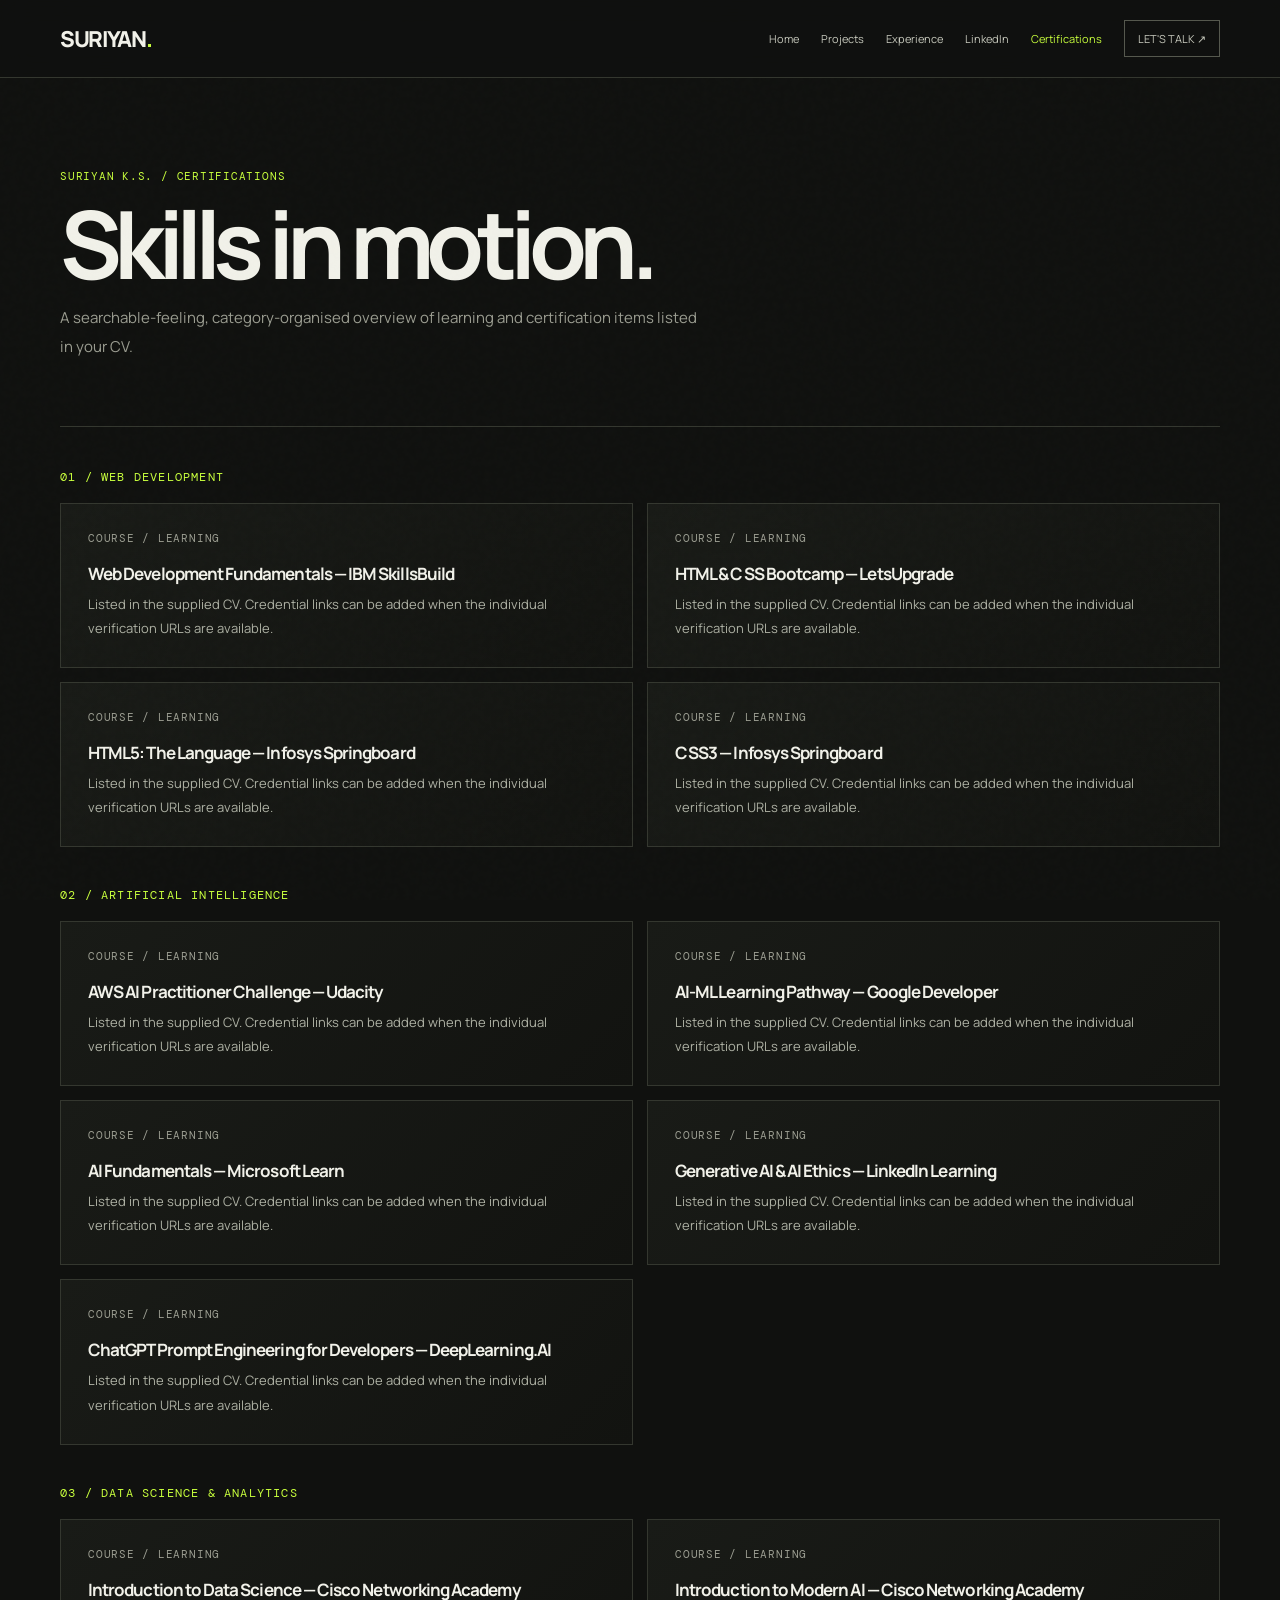
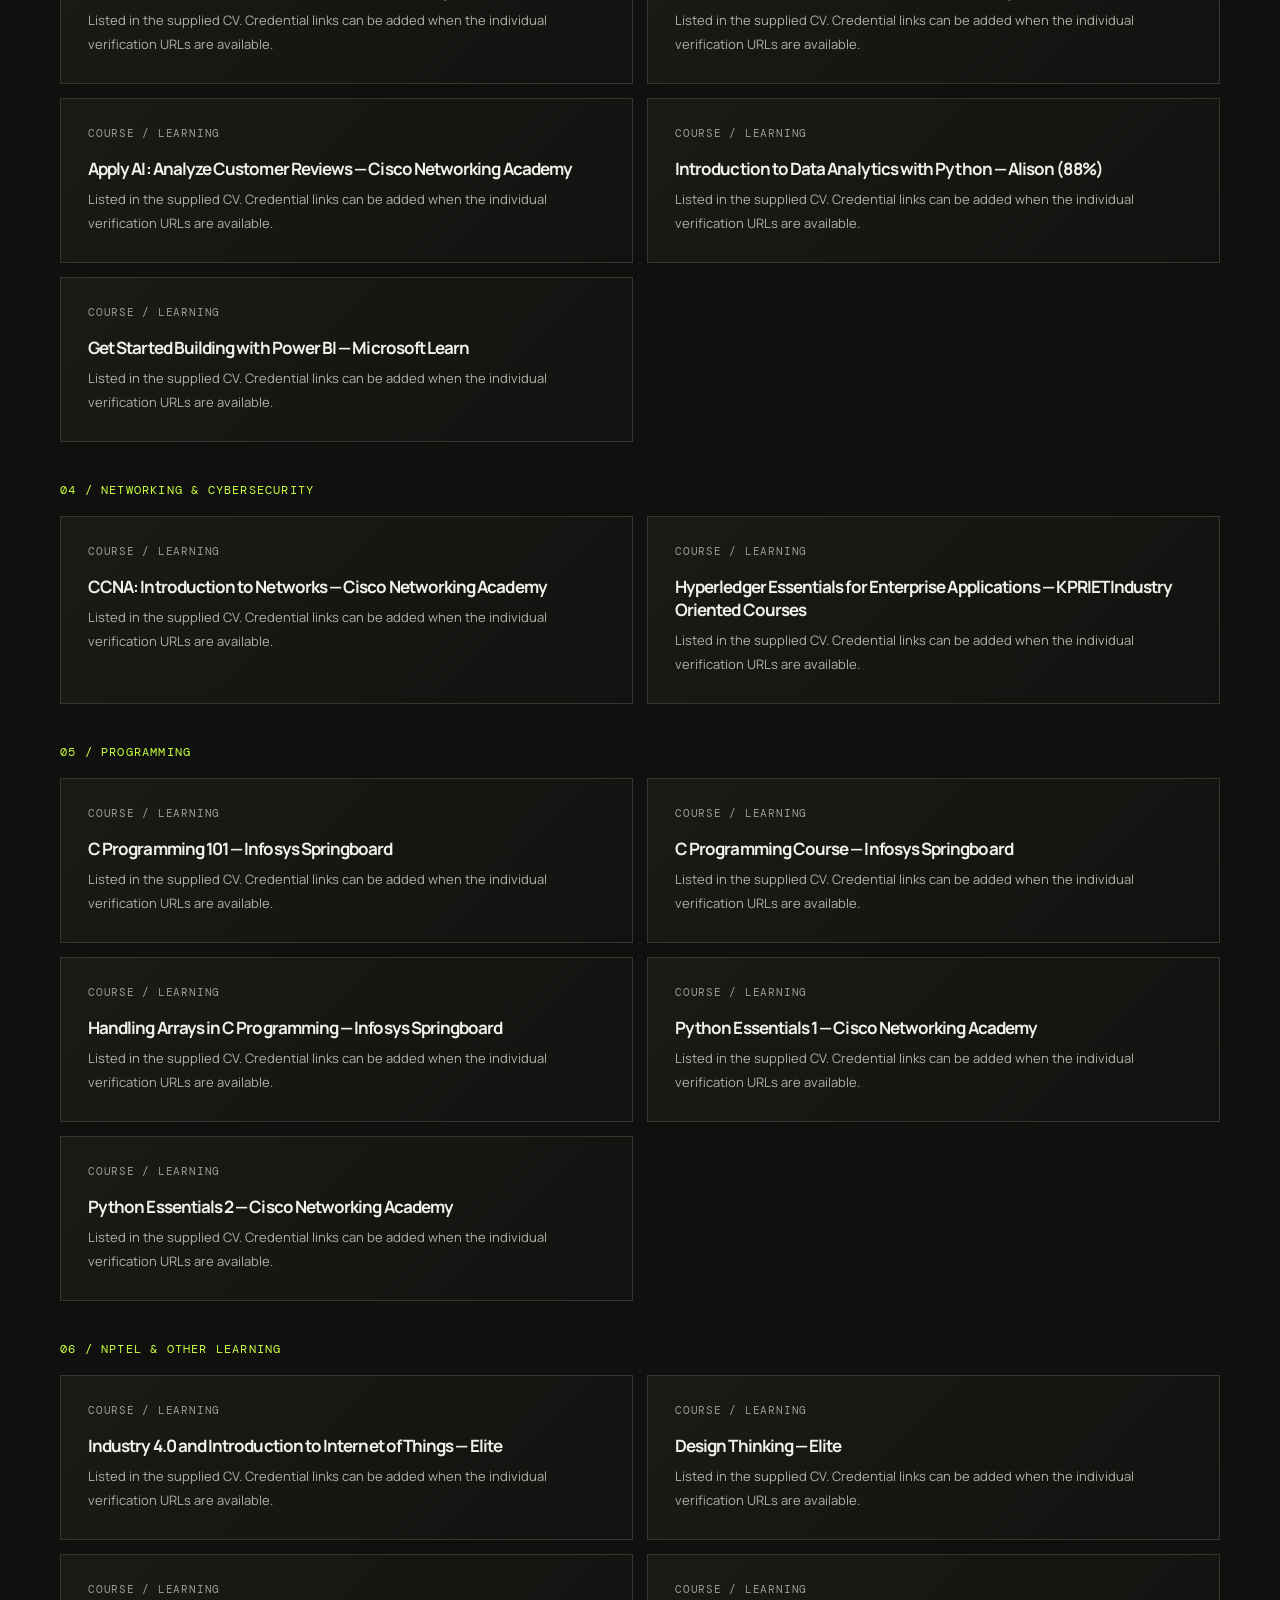
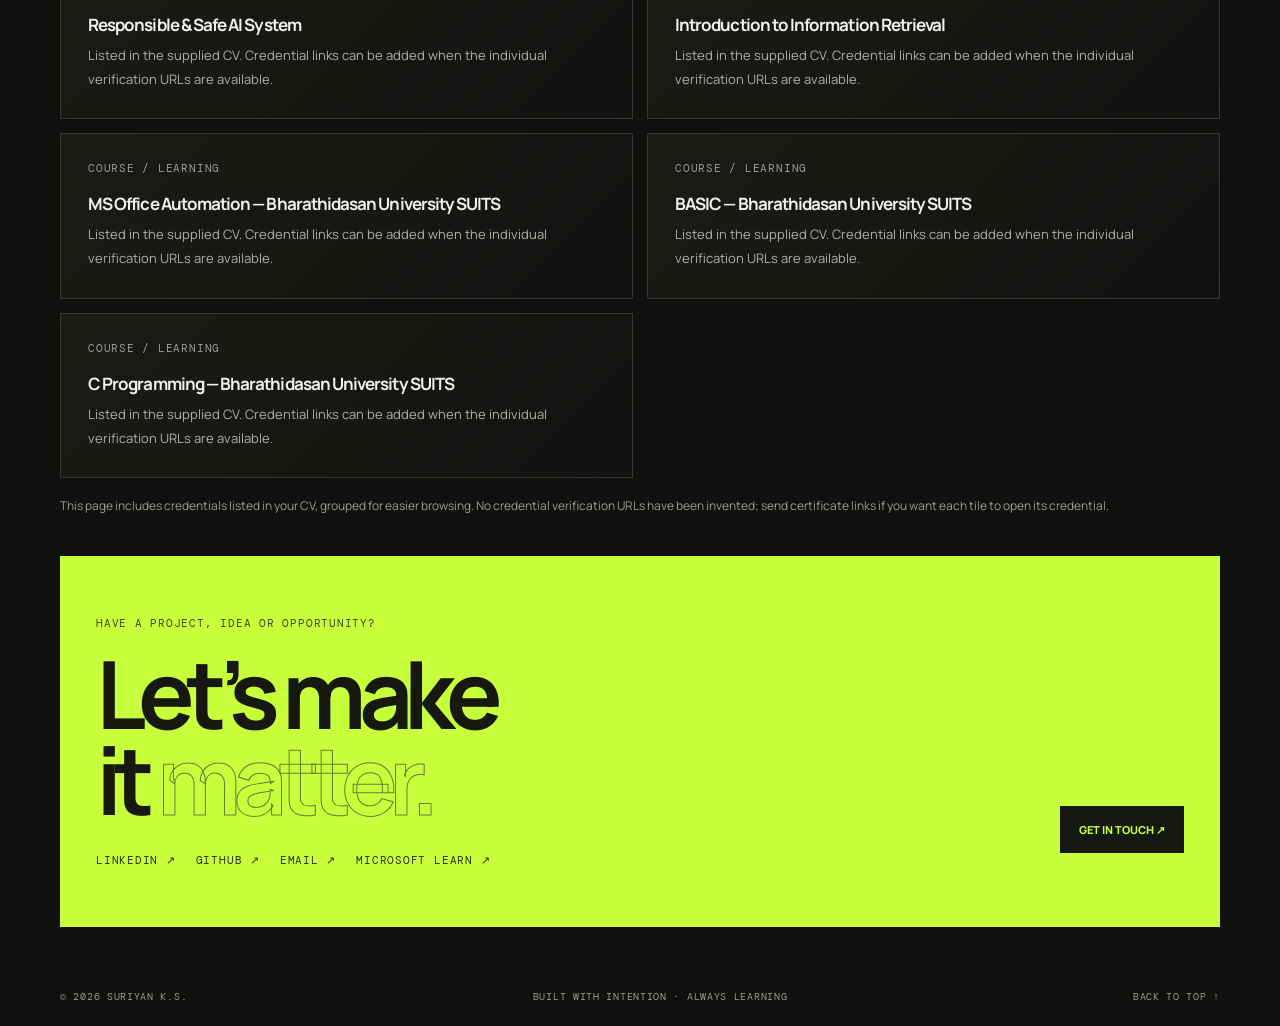
==== certifications.html @ 3a116f1f "Add multi-page portfolio, projects, experience, LinkedIn highlights and certifications" ====
<!doctype html><html lang="en"><head><meta charset="utf-8"><meta name="viewport" content="width=device-width,initial-scale=1"><meta name="theme-color" content="#10110f"><title>Skills in motion. | Suriyan K.S.</title><meta name="description" content="A searchable-feeling, category-organised overview of learning and certification items listed in your CV."><link rel="stylesheet" href="assets/style.css"><script defer src="assets/main.js"></script></head><body><div class="grain"></div><header class="site-header"><a class="brand" href="index.html">SURIYAN<span>.</span></a><button class="menu-toggle" aria-label="Toggle navigation">☰</button><nav class="nav"><a class="" href="index.html">Home</a><a class="" href="projects.html">Projects</a><a class="" href="experience.html">Experience</a><a class="" href="posts.html">LinkedIn</a><a class="active" href="certifications.html">Certifications</a><a class="nav-cta" href="mailto:suriyankumaresan@gmail.com">LET'S TALK ↗</a></nav></header><main class="wrap"><section class="page-hero"><span class="kicker">SURIYAN K.S. / CERTIFICATIONS</span><h1>Skills in motion.</h1><p>A searchable-feeling, category-organised overview of learning and certification items listed in your CV.</p></section><h2 class="cert-group">01 / WEB DEVELOPMENT</h2><div class="cert-grid"><article class="cert-card reveal"><span class="kicker">COURSE / LEARNING</span><h3>Web Development Fundamentals — IBM SkillsBuild</h3><p>Listed in the supplied CV. Credential links can be added when the individual verification URLs are available.</p></article><article class="cert-card reveal"><span class="kicker">COURSE / LEARNING</span><h3>HTML & CSS Bootcamp — LetsUpgrade</h3><p>Listed in the supplied CV. Credential links can be added when the individual verification URLs are available.</p></article><article class="cert-card reveal"><span class="kicker">COURSE / LEARNING</span><h3>HTML5: The Language — Infosys Springboard</h3><p>Listed in the supplied CV. Credential links can be added when the individual verification URLs are available.</p></article><article class="cert-card reveal"><span class="kicker">COURSE / LEARNING</span><h3>CSS3 — Infosys Springboard</h3><p>Listed in the supplied CV. Credential links can be added when the individual verification URLs are available.</p></article></div><h2 class="cert-group">02 / ARTIFICIAL INTELLIGENCE</h2><div class="cert-grid"><article class="cert-card reveal"><span class="kicker">COURSE / LEARNING</span><h3>AWS AI Practitioner Challenge — Udacity</h3><p>Listed in the supplied CV. Credential links can be added when the individual verification URLs are available.</p></article><article class="cert-card reveal"><span class="kicker">COURSE / LEARNING</span><h3>AI-ML Learning Pathway — Google Developer</h3><p>Listed in the supplied CV. Credential links can be added when the individual verification URLs are available.</p></article><article class="cert-card reveal"><span class="kicker">COURSE / LEARNING</span><h3>AI Fundamentals — Microsoft Learn</h3><p>Listed in the supplied CV. Credential links can be added when the individual verification URLs are available.</p></article><article class="cert-card reveal"><span class="kicker">COURSE / LEARNING</span><h3>Generative AI & AI Ethics — LinkedIn Learning</h3><p>Listed in the supplied CV. Credential links can be added when the individual verification URLs are available.</p></article><article class="cert-card reveal"><span class="kicker">COURSE / LEARNING</span><h3>ChatGPT Prompt Engineering for Developers — DeepLearning.AI</h3><p>Listed in the supplied CV. Credential links can be added when the individual verification URLs are available.</p></article></div><h2 class="cert-group">03 / DATA SCIENCE & ANALYTICS</h2><div class="cert-grid"><article class="cert-card reveal"><span class="kicker">COURSE / LEARNING</span><h3>Introduction to Data Science — Cisco Networking Academy</h3><p>Listed in the supplied CV. Credential links can be added when the individual verification URLs are available.</p></article><article class="cert-card reveal"><span class="kicker">COURSE / LEARNING</span><h3>Introduction to Modern AI — Cisco Networking Academy</h3><p>Listed in the supplied CV. Credential links can be added when the individual verification URLs are available.</p></article><article class="cert-card reveal"><span class="kicker">COURSE / LEARNING</span><h3>Apply AI: Analyze Customer Reviews — Cisco Networking Academy</h3><p>Listed in the supplied CV. Credential links can be added when the individual verification URLs are available.</p></article><article class="cert-card reveal"><span class="kicker">COURSE / LEARNING</span><h3>Introduction to Data Analytics with Python — Alison (88%)</h3><p>Listed in the supplied CV. Credential links can be added when the individual verification URLs are available.</p></article><article class="cert-card reveal"><span class="kicker">COURSE / LEARNING</span><h3>Get Started Building with Power BI — Microsoft Learn</h3><p>Listed in the supplied CV. Credential links can be added when the individual verification URLs are available.</p></article></div><h2 class="cert-group">04 / NETWORKING & CYBERSECURITY</h2><div class="cert-grid"><article class="cert-card reveal"><span class="kicker">COURSE / LEARNING</span><h3>CCNA: Introduction to Networks — Cisco Networking Academy</h3><p>Listed in the supplied CV. Credential links can be added when the individual verification URLs are available.</p></article><article class="cert-card reveal"><span class="kicker">COURSE / LEARNING</span><h3>Hyperledger Essentials for Enterprise Applications — KPRIET Industry Oriented Courses</h3><p>Listed in the supplied CV. Credential links can be added when the individual verification URLs are available.</p></article></div><h2 class="cert-group">05 / PROGRAMMING</h2><div class="cert-grid"><article class="cert-card reveal"><span class="kicker">COURSE / LEARNING</span><h3>C Programming 101 — Infosys Springboard</h3><p>Listed in the supplied CV. Credential links can be added when the individual verification URLs are available.</p></article><article class="cert-card reveal"><span class="kicker">COURSE / LEARNING</span><h3>C Programming Course — Infosys Springboard</h3><p>Listed in the supplied CV. Credential links can be added when the individual verification URLs are available.</p></article><article class="cert-card reveal"><span class="kicker">COURSE / LEARNING</span><h3>Handling Arrays in C Programming — Infosys Springboard</h3><p>Listed in the supplied CV. Credential links can be added when the individual verification URLs are available.</p></article><article class="cert-card reveal"><span class="kicker">COURSE / LEARNING</span><h3>Python Essentials 1 — Cisco Networking Academy</h3><p>Listed in the supplied CV. Credential links can be added when the individual verification URLs are available.</p></article><article class="cert-card reveal"><span class="kicker">COURSE / LEARNING</span><h3>Python Essentials 2 — Cisco Networking Academy</h3><p>Listed in the supplied CV. Credential links can be added when the individual verification URLs are available.</p></article></div><h2 class="cert-group">06 / NPTEL & OTHER LEARNING</h2><div class="cert-grid"><article class="cert-card reveal"><span class="kicker">COURSE / LEARNING</span><h3>Industry 4.0 and Introduction to Internet of Things — Elite</h3><p>Listed in the supplied CV. Credential links can be added when the individual verification URLs are available.</p></article><article class="cert-card reveal"><span class="kicker">COURSE / LEARNING</span><h3>Design Thinking — Elite</h3><p>Listed in the supplied CV. Credential links can be added when the individual verification URLs are available.</p></article><article class="cert-card reveal"><span class="kicker">COURSE / LEARNING</span><h3>Responsible & Safe AI System</h3><p>Listed in the supplied CV. Credential links can be added when the individual verification URLs are available.</p></article><article class="cert-card reveal"><span class="kicker">COURSE / LEARNING</span><h3>Introduction to Information Retrieval</h3><p>Listed in the supplied CV. Credential links can be added when the individual verification URLs are available.</p></article><article class="cert-card reveal"><span class="kicker">COURSE / LEARNING</span><h3>MS Office Automation — Bharathidasan University SUITS</h3><p>Listed in the supplied CV. Credential links can be added when the individual verification URLs are available.</p></article><article class="cert-card reveal"><span class="kicker">COURSE / LEARNING</span><h3>BASIC — Bharathidasan University SUITS</h3><p>Listed in the supplied CV. Credential links can be added when the individual verification URLs are available.</p></article><article class="cert-card reveal"><span class="kicker">COURSE / LEARNING</span><h3>C Programming — Bharathidasan University SUITS</h3><p>Listed in the supplied CV. Credential links can be added when the individual verification URLs are available.</p></article></div><p class="post-note">This page includes credentials listed in your CV, grouped for easier browsing. No credential verification URLs have been invented; send certificate links if you want each tile to open its credential.</p><section class="contact-band"><div class="kicker">HAVE A PROJECT, IDEA OR OPPORTUNITY?</div><div class="contact-row"><h2>Let’s make<br>it <em>matter.</em></h2><a class="button dark-button" href="mailto:suriyankumaresan@gmail.com">GET IN TOUCH ↗</a></div><div class="social-row"><a href="https://www.linkedin.com/in/suriyan-k-s/" target="_blank" rel="noreferrer">LINKEDIN ↗</a><a href="https://github.com/Suriyan-24" target="_blank" rel="noreferrer">GITHUB ↗</a><a href="mailto:suriyankumaresan@gmail.com">EMAIL ↗</a><a href="https://learn.microsoft.com/en-gb/users/kssuriyan-7745/" target="_blank" rel="noreferrer">MICROSOFT LEARN ↗</a></div></section></main><footer class="footer wrap"><span>© 2026 SURIYAN K.S.</span><span>BUILT WITH INTENTION · ALWAYS LEARNING</span><a href="#">BACK TO TOP ↑</a></footer></body></html>
---- assets/style.css ----
@import url('https://fonts.googleapis.com/css2?family=DM+Mono:wght@400;500&family=Manrope:wght@400;500;600;700;800&display=swap');:root{--bg:#10110f;--panel:#181a17;--ink:#f1f1e9;--muted:#9b9d91;--lime:#c8ff3d;--line:#34372f;--mono:'DM Mono',monospace;--sans:'Manrope',sans-serif}*{box-sizing:border-box}html{scroll-behavior:smooth;scroll-padding-top:95px}body{margin:0;background:var(--bg);color:var(--ink);font-family:var(--sans);overflow-x:hidden}a{color:inherit;text-decoration:none}.grain{position:fixed;inset:0;pointer-events:none;z-index:5;opacity:.035;background-image:url("data:image/svg+xml,%3Csvg viewBox='0 0 180 180' xmlns='http://www.w3.org/2000/svg'%3E%3Cfilter id='n'%3E%3CfeTurbulence type='fractalNoise' baseFrequency='.8' numOctaves='4' stitchTiles='stitch'/%3E%3C/filter%3E%3Crect width='100%25' height='100%25' filter='url(%23n)' opacity='.45'/%3E%3C/svg%3E")} .wrap{width:min(1160px,calc(100% - 48px));margin:auto}.site-header{height:78px;padding:0 max(24px,calc((100vw - 1160px)/2));display:flex;align-items:center;justify-content:space-between;border-bottom:1px solid var(--line);position:sticky;top:0;background:#10110fee;backdrop-filter:blur(14px);z-index:10}.brand{font-weight:800;letter-spacing:-.06em;font-size:22px}.brand span,.lime{color:var(--lime)}.nav{display:flex;gap:22px;align-items:center;font-size:11px;color:#c7c9bd}.nav a:hover,.nav a.active{color:var(--lime)}.nav-cta{border:1px solid #55584e;padding:10px 13px}.menu-toggle{display:none;background:none;color:var(--lime);border:1px solid var(--line);padding:8px}.eyebrow,.kicker,.mono,.card-index,.card-link,.orbit-label,.art-caption,.hero-foot,.footer,.social-row,.job-date,.job-type,.tag,.section-number{font:11px var(--mono);letter-spacing:.07em;text-transform:uppercase;color:var(--muted)}.eyebrow{display:flex;align-items:center;gap:12px;margin-bottom:30px}.eyebrow i{width:8px;height:8px;background:var(--lime);border-radius:50%;box-shadow:0 0 16px #c8ff3d80}.hero{min-height:660px;padding:90px 0 75px;display:grid;grid-template-columns:1.25fr .75fr;gap:45px;align-items:center}.hero h1{font-size:clamp(60px,8.7vw,118px);line-height:.91;letter-spacing:-.09em;margin:0 0 28px;font-weight:800}.hero h1 em,.section-head h2 em,.contact-row h2 em{font-style:normal;color:transparent;-webkit-text-stroke:1px #77796e}.hero p{max-width:600px;font-size:16px;line-height:1.9;color:#b8baaf}.actions{display:flex;gap:12px;flex-wrap:wrap;margin-top:30px}.button{display:inline-flex;align-items:center;gap:14px;padding:15px 18px;font-size:11px;font-weight:800;border:1px solid var(--line);transition:.2s}.button.primary{background:var(--lime);color:#151711;border-color:var(--lime)}.button:hover{transform:translateY(-3px);border-color:var(--lime)}.hero-foot{display:flex;align-items:center;gap:12px;margin-top:55px}.line{height:1px;width:44px;background:var(--lime)}.hero-art{min-height:390px;display:grid;place-items:center;position:relative}.orbit{width:min(330px,76vw);aspect-ratio:1;border:1px solid #3c4131;border-radius:50%;position:relative;display:grid;place-items:center;background:radial-gradient(circle at 45% 40%,#c8ff3d14,transparent 65%)}.orbit-ring{position:absolute;inset:25px;border:1px dashed #454a39;border-radius:50%;animation:spin 35s linear infinite}.ring2{inset:54px;border-style:solid;animation-direction:reverse;animation-duration:25s}.ring3{inset:-14px;border-style:dotted;animation-duration:50s}.portrait{width:132px;height:132px;border-radius:50%;object-fit:cover;background:var(--lime);border:5px solid var(--lime);box-shadow:0 0 70px #c8ff3d25;z-index:1}.orbit-label{position:absolute;background:var(--bg);padding:9px 10px;border:1px solid var(--line);color:#d5d8c8;font-size:10px;letter-spacing:.03em}.label1{top:12%;right:-4%}.label2{bottom:24%;left:-12%}.label3{bottom:7%;right:5%}.art-caption{position:absolute;bottom:0}.quick-stats{border-top:1px solid var(--line);border-bottom:1px solid var(--line);display:grid;grid-template-columns:repeat(4,1fr);padding:26px 0}.quick-stats>div{padding:5px 23px;border-right:1px solid var(--line)}.quick-stats>div:first-child{padding-left:0}.quick-stats>div:last-child{border:0}.quick-stats b{font-size:34px;letter-spacing:-.07em;display:block}.quick-stats b span{color:var(--lime)}.quick-stats small{font:10px var(--mono);text-transform:uppercase;letter-spacing:.04em;color:var(--muted)}.section{padding:95px 0}.section-head{display:flex;justify-content:space-between;align-items:end;gap:30px;margin-bottom:38px}.section-head h2,.page-hero h1{font-size:clamp(43px,6vw,72px);letter-spacing:-.08em;line-height:.98;margin:12px 0 0}.section-head>p{max-width:360px;color:var(--muted);font-size:13px;line-height:1.85}.highlight-grid,.project-grid,.cert-grid,.post-grid{display:grid;grid-template-columns:repeat(2,1fr);gap:14px}.highlight-card,.project-card,.cert-card,.post-card,.lead-card{background:linear-gradient(135deg,#191b17,#121310);border:1px solid var(--line);padding:27px;transition:.25s;display:flex;flex-direction:column;min-height:230px}.highlight-card:hover,.project-card:hover,.cert-card:hover,.post-card:hover,.lead-card:hover{border-color:#8cae3a;transform:translateY(-4px)}.highlight-card h3,.project-card h3,.cert-card h3,.post-card h3,.lead-card h3{font-size:25px;letter-spacing:-.055em;margin:28px 0 10px}.highlight-card p,.project-card p,.cert-card p,.post-card p,.lead-card p{font-size:13px;color:#aeb1a4;line-height:1.85}.card-link{color:var(--lime);margin-top:auto;padding-top:24px;font-size:10px}.now-section{padding-top:25px}.now-list{border-top:1px solid var(--line)}.now-list>div{display:grid;grid-template-columns:60px 260px 1fr;gap:20px;align-items:start;padding:22px 0;border-bottom:1px solid var(--line)}.now-list span{font:11px var(--mono);color:var(--lime)}.now-list strong{font-size:15px}.now-list p{margin:0;color:var(--muted);font-size:13px;line-height:1.7}.page-hero{padding:85px 0 50px;border-bottom:1px solid var(--line);margin-bottom:42px}.page-hero h1{font-size:clamp(52px,8vw,94px);max-width:900px}.page-hero p{max-width:650px;color:var(--muted);font-size:15px;line-height:1.9}.page-hero .kicker{color:var(--lime)}.project-card{min-height:295px;position:relative;overflow:hidden}.project-card .project-top{display:flex;justify-content:space-between;align-items:center}.project-number{font:11px var(--mono);color:var(--muted)}.project-symbol{width:44px;height:44px;border:1px solid #4b5140;color:var(--lime);display:grid;place-items:center;font-size:22px}.project-card h3{margin:35px 0 8px}.tags{display:flex;gap:7px;flex-wrap:wrap;margin-top:auto;padding-top:18px}.tag{border:1px solid #42463a;padding:7px 9px;color:#d0d2c7;font-size:9px}.project-links{display:flex;gap:12px;flex-wrap:wrap;margin-top:18px}.project-links a{font:10px var(--mono);color:var(--lime);border-bottom:1px solid #687b36;padding-bottom:3px}.timeline{border-top:1px solid var(--line)}.job{display:grid;grid-template-columns:170px 1fr 120px;gap:24px;padding:26px 0;border-bottom:1px solid var(--line)}.job-date,.job-type{padding-top:7px}.job h3{font-size:20px;margin:0 0 7px;letter-spacing:-.04em}.job .org{font-size:12px;color:var(--lime)}.job p{font-size:13px;color:var(--muted);line-height:1.8;max-width:700px}.job-type{text-align:right;font-size:10px}.lead-grid{display:grid;grid-template-columns:1fr 1fr;gap:14px;margin-top:35px}.lead-card{min-height:220px}.lead-card .metric{font-size:39px;font-weight:800;letter-spacing:-.08em;color:var(--lime);margin-top:20px}.lead-card h3{margin:14px 0 4px}.post-card{min-height:285px}.post-card .post-meta{font:10px var(--mono);color:var(--lime);text-transform:uppercase}.post-card h3{font-size:22px;margin:24px 0 8px}.post-note{color:var(--muted);font-size:12px;line-height:1.7;margin-top:auto;padding-top:18px}.cert-card{min-height:165px}.cert-card h3{font-size:17px;margin:17px 0 7px}.cert-card p{margin:0}.cert-group{margin:40px 0 18px;color:var(--lime);font:12px var(--mono);text-transform:uppercase;letter-spacing:.1em}.contact-band{background:var(--lime);color:#171911;padding:60px 36px;margin:40px 0}.contact-band .kicker{color:#3e4b20}.contact-row{display:flex;justify-content:space-between;align-items:end;gap:25px}.contact-row h2{font-size:clamp(50px,8vw,94px);letter-spacing:-.09em;line-height:.92;margin:20px 0 30px}.contact-row h2 em{-webkit-text-stroke-color:#687b36}.dark-button{background:#151711;color:var(--lime);border-color:#151711}.social-row{display:flex;gap:20px;flex-wrap:wrap;color:#273116}.social-row a:hover{text-decoration:underline}.footer{padding:23px 0;display:flex;justify-content:space-between;gap:15px;font-size:10px}.footer a:hover{color:var(--lime)}.reveal{opacity:0;transform:translateY(18px);transition:opacity .6s ease,transform .6s ease}.reveal.visible{opacity:1;transform:none}@keyframes spin{to{transform:rotate(360deg)}}@media(max-width:800px){.hero{grid-template-columns:1fr;padding-top:65px}.hero-art{min-height:360px}.quick-stats{grid-template-columns:repeat(2,1fr);gap:18px}.quick-stats>div:nth-child(2){border:0}.quick-stats>div:nth-child(3){padding-left:0}.section{padding:70px 0}.section-head{align-items:start;flex-direction:column}.job{grid-template-columns:1fr;gap:8px}.job-type{text-align:left}.nav{gap:13px}.nav a:not(.nav-cta){display:none}.menu-toggle{display:block}.nav.open{position:absolute;top:77px;left:0;right:0;padding:20px 24px;background:#10110f;display:flex;flex-direction:column;align-items:stretch;border-bottom:1px solid var(--line)}.nav.open a{display:block;padding:8px}.now-list>div{grid-template-columns:35px 1fr}.now-list p{grid-column:2}.contact-row{align-items:start;flex-direction:column}}@media(max-width:540px){.wrap{width:calc(100% - 32px)}.site-header{height:68px;padding:0 16px}.nav.open{top:67px}.hero h1{font-size:clamp(56px,16vw,85px)}.hero p{font-size:15px}.highlight-grid,.project-grid,.cert-grid,.post-grid,.lead-grid{grid-template-columns:1fr}.quick-stats>div{padding:5px 12px}.quick-stats b{font-size:29px}.section-head h2{font-size:47px}.contact-band{padding:42px 22px;margin:20px 0}.footer{flex-direction:column}.page-hero{padding-top:60px}.project-card{min-height:275px}}@media(prefers-reduced-motion:reduce){*,*:before,*:after{scroll-behavior:auto!important;animation:none!important;transition:none!important}}
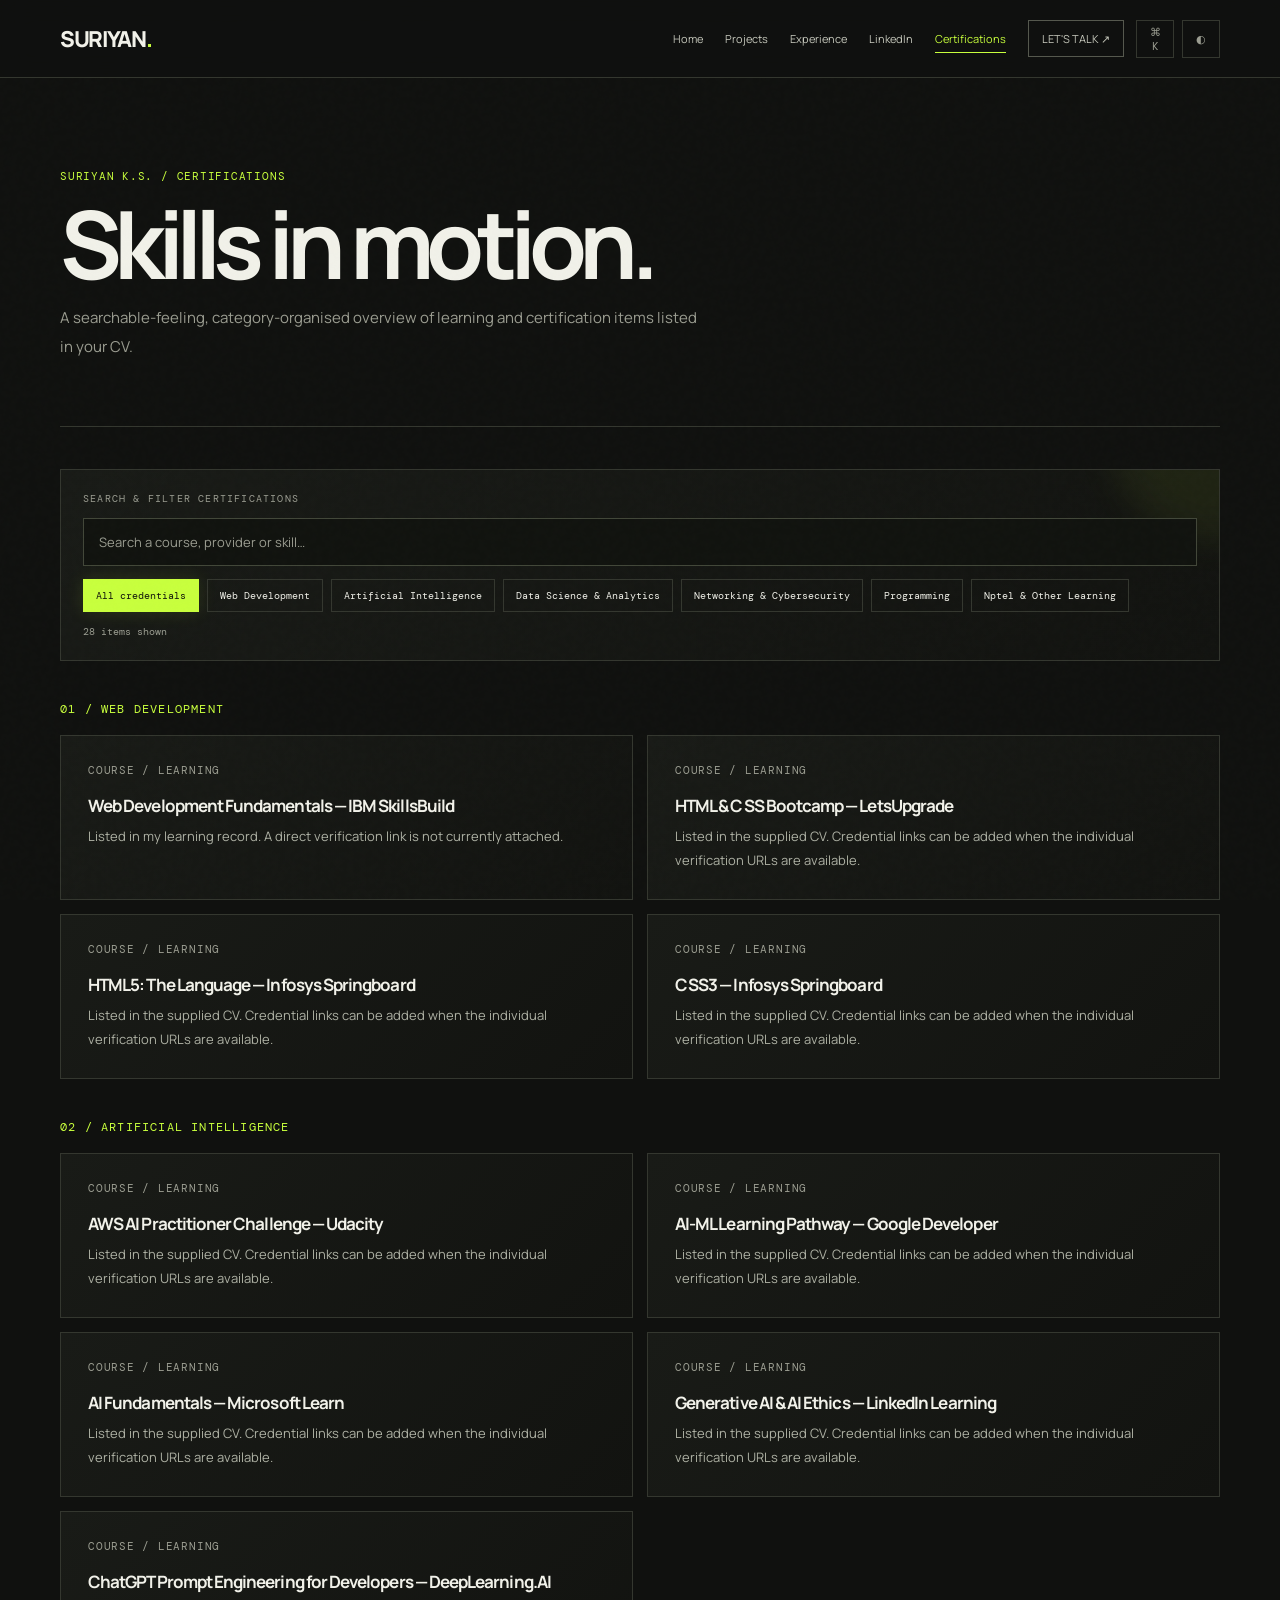
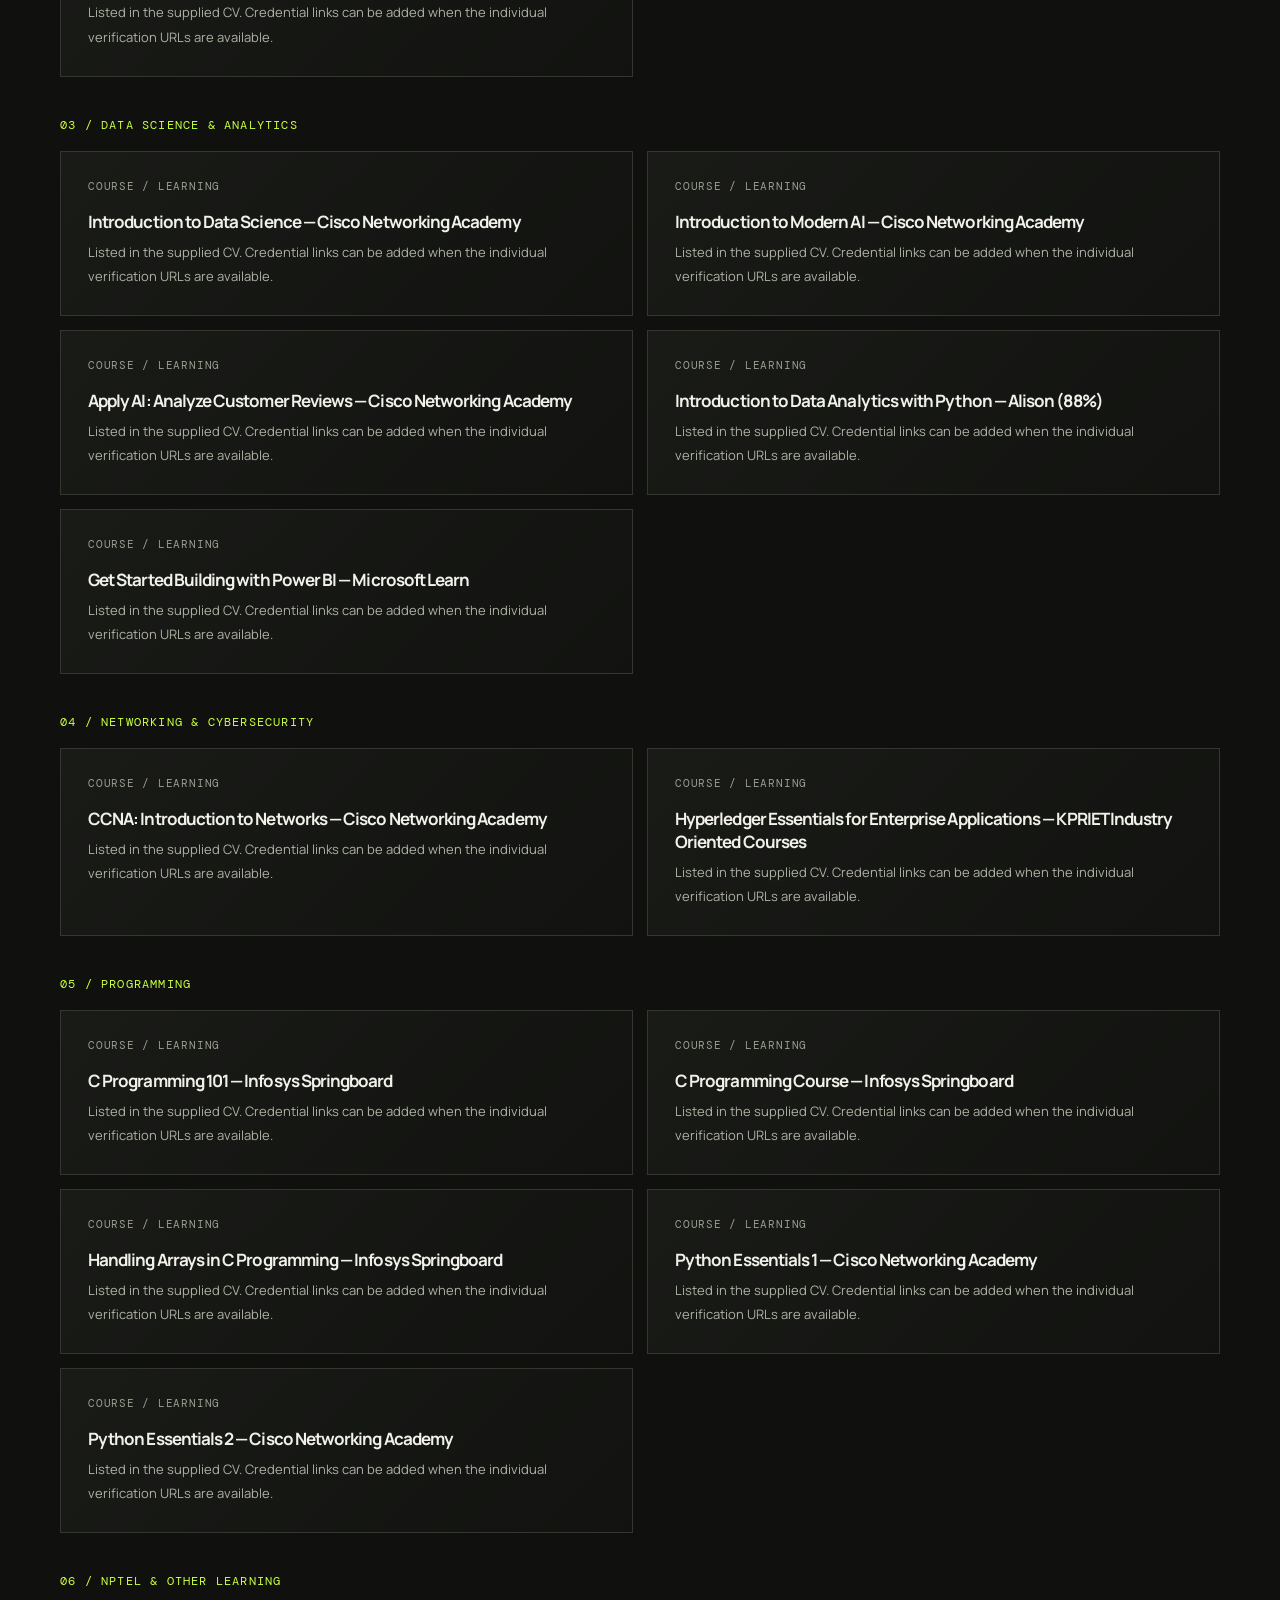
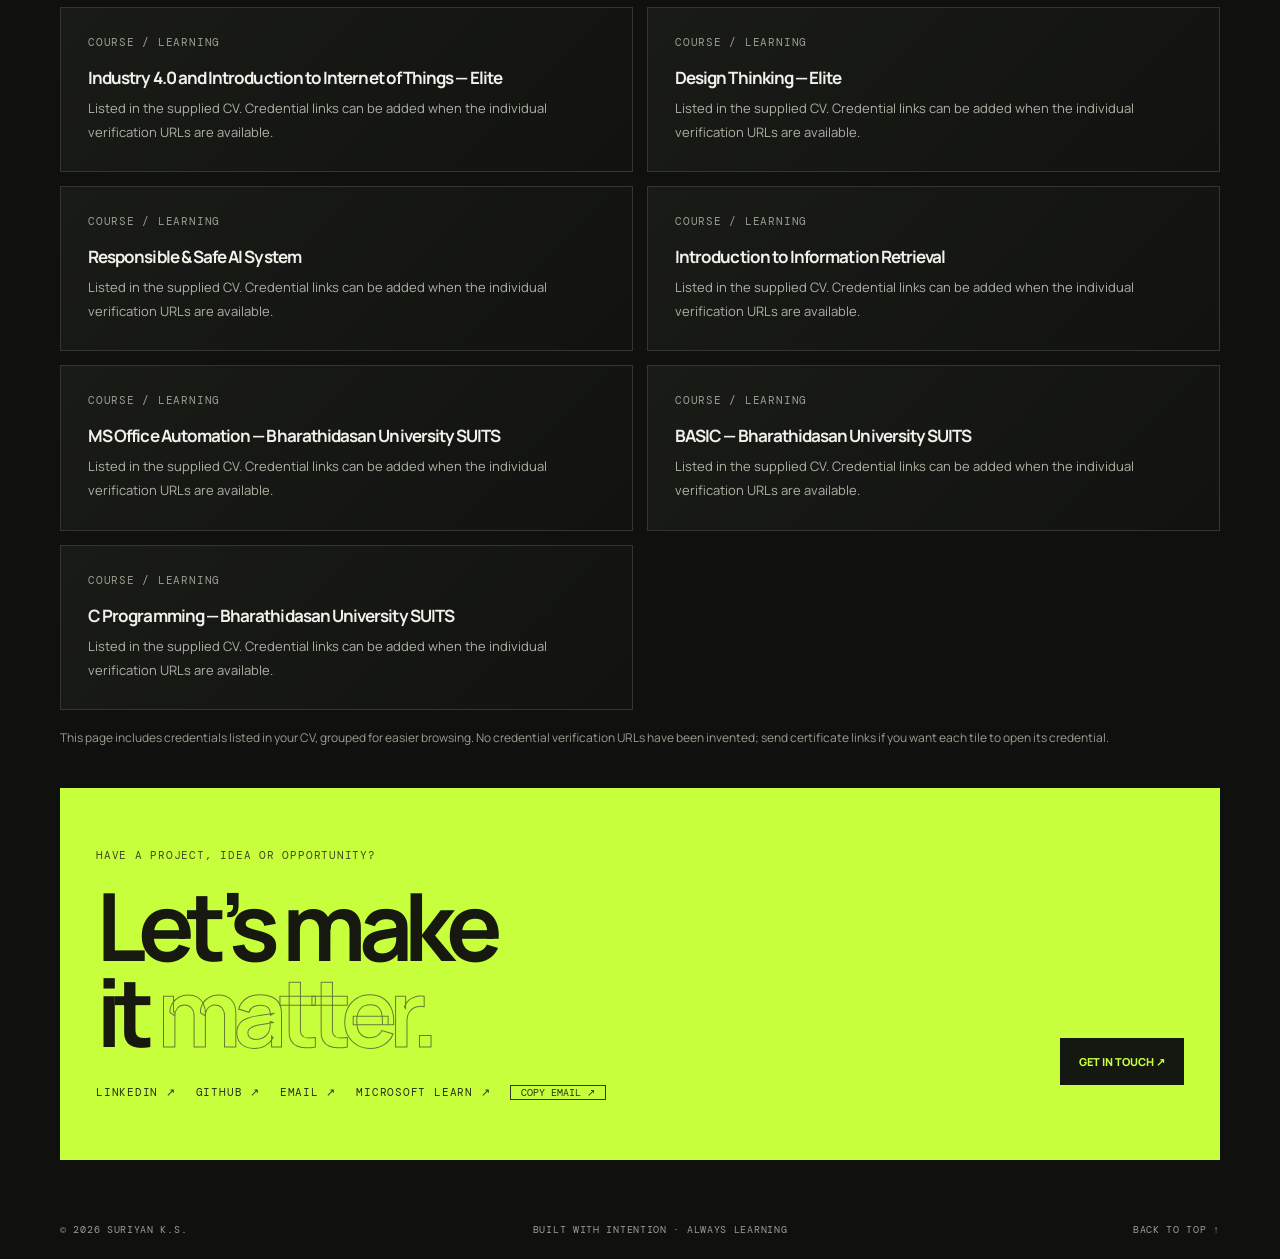
==== commit de89d93f: "Refine certifications copy and remove awkward search wording" ====
--- a/certifications.html
+++ b/certifications.html
@@ -1 +1 @@
-<!doctype html><html lang="en"><head><meta charset="utf-8"><meta name="viewport" content="width=device-width,initial-scale=1"><meta name="theme-color" content="#10110f"><title>Skills in motion. | Suriyan K.S.</title><meta name="description" content="A searchable-feeling, category-organised overview of learning and certification items listed in your CV."><link rel="stylesheet" href="assets/style.css"><script defer src="assets/main.js"></script></head><body><div class="grain"></div><header class="site-header"><a class="brand" href="index.html">SURIYAN<span>.</span></a><button class="menu-toggle" aria-label="Toggle navigation">☰</button><nav class="nav"><a class="" href="index.html">Home</a><a class="" href="projects.html">Projects</a><a class="" href="experience.html">Experience</a><a class="" href="posts.html">LinkedIn</a><a class="active" href="certifications.html">Certifications</a><a class="nav-cta" href="mailto:suriyankumaresan@gmail.com">LET'S TALK ↗</a></nav></header><main class="wrap"><section class="page-hero"><span class="kicker">SURIYAN K.S. / CERTIFICATIONS</span><h1>Skills in motion.</h1><p>A searchable-feeling, category-organised overview of learning and certification items listed in your CV.</p></section><h2 class="cert-group">01 / WEB DEVELOPMENT</h2><div class="cert-grid"><article class="cert-card reveal"><span class="kicker">COURSE / LEARNING</span><h3>Web Development Fundamentals — IBM SkillsBuild</h3><p>Listed in the supplied CV. Credential links can be added when the individual verification URLs are available.</p></article><article class="cert-card reveal"><span class="kicker">COURSE / LEARNING</span><h3>HTML & CSS Bootcamp — LetsUpgrade</h3><p>Listed in the supplied CV. Credential links can be added when the individual verification URLs are available.</p></article><article class="cert-card reveal"><span class="kicker">COURSE / LEARNING</span><h3>HTML5: The Language — Infosys Springboard</h3><p>Listed in the supplied CV. Credential links can be added when the individual verification URLs are available.</p></article><article class="cert-card reveal"><span class="kicker">COURSE / LEARNING</span><h3>CSS3 — Infosys Springboard</h3><p>Listed in the supplied CV. Credential links can be added when the individual verification URLs are available.</p></article></div><h2 class="cert-group">02 / ARTIFICIAL INTELLIGENCE</h2><div class="cert-grid"><article class="cert-card reveal"><span class="kicker">COURSE / LEARNING</span><h3>AWS AI Practitioner Challenge — Udacity</h3><p>Listed in the supplied CV. Credential links can be added when the individual verification URLs are available.</p></article><article class="cert-card reveal"><span class="kicker">COURSE / LEARNING</span><h3>AI-ML Learning Pathway — Google Developer</h3><p>Listed in the supplied CV. Credential links can be added when the individual verification URLs are available.</p></article><article class="cert-card reveal"><span class="kicker">COURSE / LEARNING</span><h3>AI Fundamentals — Microsoft Learn</h3><p>Listed in the supplied CV. Credential links can be added when the individual verification URLs are available.</p></article><article class="cert-card reveal"><span class="kicker">COURSE / LEARNING</span><h3>Generative AI & AI Ethics — LinkedIn Learning</h3><p>Listed in the supplied CV. Credential links can be added when the individual verification URLs are available.</p></article><article class="cert-card reveal"><span class="kicker">COURSE / LEARNING</span><h3>ChatGPT Prompt Engineering for Developers — DeepLearning.AI</h3><p>Listed in the supplied CV. Credential links can be added when the individual verification URLs are available.</p></article></div><h2 class="cert-group">03 / DATA SCIENCE & ANALYTICS</h2><div class="cert-grid"><article class="cert-card reveal"><span class="kicker">COURSE / LEARNING</span><h3>Introduction to Data Science — Cisco Networking Academy</h3><p>Listed in the supplied CV. Credential links can be added when the individual verification URLs are available.</p></article><article class="cert-card reveal"><span class="kicker">COURSE / LEARNING</span><h3>Introduction to Modern AI — Cisco Networking Academy</h3><p>Listed in the supplied CV. Credential links can be added when the individual verification URLs are available.</p></article><article class="cert-card reveal"><span class="kicker">COURSE / LEARNING</span><h3>Apply AI: Analyze Customer Reviews — Cisco Networking Academy</h3><p>Listed in the supplied CV. Credential links can be added when the individual verification URLs are available.</p></article><article class="cert-card reveal"><span class="kicker">COURSE / LEARNING</span><h3>Introduction to Data Analytics with Python — Alison (88%)</h3><p>Listed in the supplied CV. Credential links can be added when the individual verification URLs are available.</p></article><article class="cert-card reveal"><span class="kicker">COURSE / LEARNING</span><h3>Get Started Building with Power BI — Microsoft Learn</h3><p>Listed in the supplied CV. Credential links can be added when the individual verification URLs are available.</p></article></div><h2 class="cert-group">04 / NETWORKING & CYBERSECURITY</h2><div class="cert-grid"><article class="cert-card reveal"><span class="kicker">COURSE / LEARNING</span><h3>CCNA: Introduction to Networks — Cisco Networking Academy</h3><p>Listed in the supplied CV. Credential links can be added when the individual verification URLs are available.</p></article><article class="cert-card reveal"><span class="kicker">COURSE / LEARNING</span><h3>Hyperledger Essentials for Enterprise Applications — KPRIET Industry Oriented Courses</h3><p>Listed in the supplied CV. Credential links can be added when the individual verification URLs are available.</p></article></div><h2 class="cert-group">05 / PROGRAMMING</h2><div class="cert-grid"><article class="cert-card reveal"><span class="kicker">COURSE / LEARNING</span><h3>C Programming 101 — Infosys Springboard</h3><p>Listed in the supplied CV. Credential links can be added when the individual verification URLs are available.</p></article><article class="cert-card reveal"><span class="kicker">COURSE / LEARNING</span><h3>C Programming Course — Infosys Springboard</h3><p>Listed in the supplied CV. Credential links can be added when the individual verification URLs are available.</p></article><article class="cert-card reveal"><span class="kicker">COURSE / LEARNING</span><h3>Handling Arrays in C Programming — Infosys Springboard</h3><p>Listed in the supplied CV. Credential links can be added when the individual verification URLs are available.</p></article><article class="cert-card reveal"><span class="kicker">COURSE / LEARNING</span><h3>Python Essentials 1 — Cisco Networking Academy</h3><p>Listed in the supplied CV. Credential links can be added when the individual verification URLs are available.</p></article><article class="cert-card reveal"><span class="kicker">COURSE / LEARNING</span><h3>Python Essentials 2 — Cisco Networking Academy</h3><p>Listed in the supplied CV. Credential links can be added when the individual verification URLs are available.</p></article></div><h2 class="cert-group">06 / NPTEL & OTHER LEARNING</h2><div class="cert-grid"><article class="cert-card reveal"><span class="kicker">COURSE / LEARNING</span><h3>Industry 4.0 and Introduction to Internet of Things — Elite</h3><p>Listed in the supplied CV. Credential links can be added when the individual verification URLs are available.</p></article><article class="cert-card reveal"><span class="kicker">COURSE / LEARNING</span><h3>Design Thinking — Elite</h3><p>Listed in the supplied CV. Credential links can be added when the individual verification URLs are available.</p></article><article class="cert-card reveal"><span class="kicker">COURSE / LEARNING</span><h3>Responsible & Safe AI System</h3><p>Listed in the supplied CV. Credential links can be added when the individual verification URLs are available.</p></article><article class="cert-card reveal"><span class="kicker">COURSE / LEARNING</span><h3>Introduction to Information Retrieval</h3><p>Listed in the supplied CV. Credential links can be added when the individual verification URLs are available.</p></article><article class="cert-card reveal"><span class="kicker">COURSE / LEARNING</span><h3>MS Office Automation — Bharathidasan University SUITS</h3><p>Listed in the supplied CV. Credential links can be added when the individual verification URLs are available.</p></article><article class="cert-card reveal"><span class="kicker">COURSE / LEARNING</span><h3>BASIC — Bharathidasan University SUITS</h3><p>Listed in the supplied CV. Credential links can be added when the individual verification URLs are available.</p></article><article class="cert-card reveal"><span class="kicker">COURSE / LEARNING</span><h3>C Programming — Bharathidasan University SUITS</h3><p>Listed in the supplied CV. Credential links can be added when the individual verification URLs are available.</p></article></div><p class="post-note">This page includes credentials listed in your CV, grouped for easier browsing. No credential verification URLs have been invented; send certificate links if you want each tile to open its credential.</p><section class="contact-band"><div class="kicker">HAVE A PROJECT, IDEA OR OPPORTUNITY?</div><div class="contact-row"><h2>Let’s make<br>it <em>matter.</em></h2><a class="button dark-button" href="mailto:suriyankumaresan@gmail.com">GET IN TOUCH ↗</a></div><div class="social-row"><a href="https://www.linkedin.com/in/suriyan-k-s/" target="_blank" rel="noreferrer">LINKEDIN ↗</a><a href="https://github.com/Suriyan-24" target="_blank" rel="noreferrer">GITHUB ↗</a><a href="mailto:suriyankumaresan@gmail.com">EMAIL ↗</a><a href="https://learn.microsoft.com/en-gb/users/kssuriyan-7745/" target="_blank" rel="noreferrer">MICROSOFT LEARN ↗</a></div></section></main><footer class="footer wrap"><span>© 2026 SURIYAN K.S.</span><span>BUILT WITH INTENTION · ALWAYS LEARNING</span><a href="#">BACK TO TOP ↑</a></footer></body></html>+<!doctype html><html lang="en"><head><meta charset="utf-8"><meta name="viewport" content="width=device-width,initial-scale=1"><meta name="theme-color" content="#10110f"><title>Skills in motion. | Suriyan K.S.</title><meta name="description" content="A growing record of learning across web development, AI, data, networking and software fundamentals."><link rel="stylesheet" href="assets/style.css"><script defer src="assets/main.js"></script></head><body><div class="grain"></div><header class="site-header"><a class="brand" href="index.html">SURIYAN<span>.</span></a><button class="menu-toggle" aria-label="Toggle navigation">☰</button><nav class="nav"><a class="" href="index.html">Home</a><a class="" href="projects.html">Projects</a><a class="" href="experience.html">Experience</a><a class="" href="posts.html">LinkedIn</a><a class="active" href="certifications.html">Certifications</a><a class="nav-cta" href="mailto:suriyankumaresan@gmail.com">LET'S TALK ↗</a></nav></header><main class="wrap"><section class="page-hero"><span class="kicker">SURIYAN K.S. / CERTIFICATIONS</span><h1>Skills in motion.</h1><p>A searchable-feeling, category-organised overview of learning and certification items listed in your CV.</p></section><h2 class="cert-group">01 / WEB DEVELOPMENT</h2><div class="cert-grid"><article class="cert-card reveal"><span class="kicker">COURSE / LEARNING</span><h3>Web Development Fundamentals — IBM SkillsBuild</h3><p>Listed in my learning record. A direct verification link is not currently attached.</p></article><article class="cert-card reveal"><span class="kicker">COURSE / LEARNING</span><h3>HTML & CSS Bootcamp — LetsUpgrade</h3><p>Listed in the supplied CV. Credential links can be added when the individual verification URLs are available.</p></article><article class="cert-card reveal"><span class="kicker">COURSE / LEARNING</span><h3>HTML5: The Language — Infosys Springboard</h3><p>Listed in the supplied CV. Credential links can be added when the individual verification URLs are available.</p></article><article class="cert-card reveal"><span class="kicker">COURSE / LEARNING</span><h3>CSS3 — Infosys Springboard</h3><p>Listed in the supplied CV. Credential links can be added when the individual verification URLs are available.</p></article></div><h2 class="cert-group">02 / ARTIFICIAL INTELLIGENCE</h2><div class="cert-grid"><article class="cert-card reveal"><span class="kicker">COURSE / LEARNING</span><h3>AWS AI Practitioner Challenge — Udacity</h3><p>Listed in the supplied CV. Credential links can be added when the individual verification URLs are available.</p></article><article class="cert-card reveal"><span class="kicker">COURSE / LEARNING</span><h3>AI-ML Learning Pathway — Google Developer</h3><p>Listed in the supplied CV. Credential links can be added when the individual verification URLs are available.</p></article><article class="cert-card reveal"><span class="kicker">COURSE / LEARNING</span><h3>AI Fundamentals — Microsoft Learn</h3><p>Listed in the supplied CV. Credential links can be added when the individual verification URLs are available.</p></article><article class="cert-card reveal"><span class="kicker">COURSE / LEARNING</span><h3>Generative AI & AI Ethics — LinkedIn Learning</h3><p>Listed in the supplied CV. Credential links can be added when the individual verification URLs are available.</p></article><article class="cert-card reveal"><span class="kicker">COURSE / LEARNING</span><h3>ChatGPT Prompt Engineering for Developers — DeepLearning.AI</h3><p>Listed in the supplied CV. Credential links can be added when the individual verification URLs are available.</p></article></div><h2 class="cert-group">03 / DATA SCIENCE & ANALYTICS</h2><div class="cert-grid"><article class="cert-card reveal"><span class="kicker">COURSE / LEARNING</span><h3>Introduction to Data Science — Cisco Networking Academy</h3><p>Listed in the supplied CV. Credential links can be added when the individual verification URLs are available.</p></article><article class="cert-card reveal"><span class="kicker">COURSE / LEARNING</span><h3>Introduction to Modern AI — Cisco Networking Academy</h3><p>Listed in the supplied CV. Credential links can be added when the individual verification URLs are available.</p></article><article class="cert-card reveal"><span class="kicker">COURSE / LEARNING</span><h3>Apply AI: Analyze Customer Reviews — Cisco Networking Academy</h3><p>Listed in the supplied CV. Credential links can be added when the individual verification URLs are available.</p></article><article class="cert-card reveal"><span class="kicker">COURSE / LEARNING</span><h3>Introduction to Data Analytics with Python — Alison (88%)</h3><p>Listed in the supplied CV. Credential links can be added when the individual verification URLs are available.</p></article><article class="cert-card reveal"><span class="kicker">COURSE / LEARNING</span><h3>Get Started Building with Power BI — Microsoft Learn</h3><p>Listed in the supplied CV. Credential links can be added when the individual verification URLs are available.</p></article></div><h2 class="cert-group">04 / NETWORKING & CYBERSECURITY</h2><div class="cert-grid"><article class="cert-card reveal"><span class="kicker">COURSE / LEARNING</span><h3>CCNA: Introduction to Networks — Cisco Networking Academy</h3><p>Listed in the supplied CV. Credential links can be added when the individual verification URLs are available.</p></article><article class="cert-card reveal"><span class="kicker">COURSE / LEARNING</span><h3>Hyperledger Essentials for Enterprise Applications — KPRIET Industry Oriented Courses</h3><p>Listed in the supplied CV. Credential links can be added when the individual verification URLs are available.</p></article></div><h2 class="cert-group">05 / PROGRAMMING</h2><div class="cert-grid"><article class="cert-card reveal"><span class="kicker">COURSE / LEARNING</span><h3>C Programming 101 — Infosys Springboard</h3><p>Listed in the supplied CV. Credential links can be added when the individual verification URLs are available.</p></article><article class="cert-card reveal"><span class="kicker">COURSE / LEARNING</span><h3>C Programming Course — Infosys Springboard</h3><p>Listed in the supplied CV. Credential links can be added when the individual verification URLs are available.</p></article><article class="cert-card reveal"><span class="kicker">COURSE / LEARNING</span><h3>Handling Arrays in C Programming — Infosys Springboard</h3><p>Listed in the supplied CV. Credential links can be added when the individual verification URLs are available.</p></article><article class="cert-card reveal"><span class="kicker">COURSE / LEARNING</span><h3>Python Essentials 1 — Cisco Networking Academy</h3><p>Listed in the supplied CV. Credential links can be added when the individual verification URLs are available.</p></article><article class="cert-card reveal"><span class="kicker">COURSE / LEARNING</span><h3>Python Essentials 2 — Cisco Networking Academy</h3><p>Listed in the supplied CV. Credential links can be added when the individual verification URLs are available.</p></article></div><h2 class="cert-group">06 / NPTEL & OTHER LEARNING</h2><div class="cert-grid"><article class="cert-card reveal"><span class="kicker">COURSE / LEARNING</span><h3>Industry 4.0 and Introduction to Internet of Things — Elite</h3><p>Listed in the supplied CV. Credential links can be added when the individual verification URLs are available.</p></article><article class="cert-card reveal"><span class="kicker">COURSE / LEARNING</span><h3>Design Thinking — Elite</h3><p>Listed in the supplied CV. Credential links can be added when the individual verification URLs are available.</p></article><article class="cert-card reveal"><span class="kicker">COURSE / LEARNING</span><h3>Responsible & Safe AI System</h3><p>Listed in the supplied CV. Credential links can be added when the individual verification URLs are available.</p></article><article class="cert-card reveal"><span class="kicker">COURSE / LEARNING</span><h3>Introduction to Information Retrieval</h3><p>Listed in the supplied CV. Credential links can be added when the individual verification URLs are available.</p></article><article class="cert-card reveal"><span class="kicker">COURSE / LEARNING</span><h3>MS Office Automation — Bharathidasan University SUITS</h3><p>Listed in the supplied CV. Credential links can be added when the individual verification URLs are available.</p></article><article class="cert-card reveal"><span class="kicker">COURSE / LEARNING</span><h3>BASIC — Bharathidasan University SUITS</h3><p>Listed in the supplied CV. Credential links can be added when the individual verification URLs are available.</p></article><article class="cert-card reveal"><span class="kicker">COURSE / LEARNING</span><h3>C Programming — Bharathidasan University SUITS</h3><p>Listed in the supplied CV. Credential links can be added when the individual verification URLs are available.</p></article></div><p class="post-note">This page includes credentials listed in your CV, grouped for easier browsing. No credential verification URLs have been invented; send certificate links if you want each tile to open its credential.</p><section class="contact-band"><div class="kicker">HAVE A PROJECT, IDEA OR OPPORTUNITY?</div><div class="contact-row"><h2>Let’s make<br>it <em>matter.</em></h2><a class="button dark-button" href="mailto:suriyankumaresan@gmail.com">GET IN TOUCH ↗</a></div><div class="social-row"><a href="https://www.linkedin.com/in/suriyan-k-s/" target="_blank" rel="noreferrer">LINKEDIN ↗</a><a href="https://github.com/Suriyan-24" target="_blank" rel="noreferrer">GITHUB ↗</a><a href="mailto:suriyankumaresan@gmail.com">EMAIL ↗</a><a href="https://learn.microsoft.com/en-gb/users/kssuriyan-7745/" target="_blank" rel="noreferrer">MICROSOFT LEARN ↗</a></div></section></main><footer class="footer wrap"><span>© 2026 SURIYAN K.S.</span><span>BUILT WITH INTENTION · ALWAYS LEARNING</span><a href="#">BACK TO TOP ↑</a></footer></body></html>
--- a/assets/style.css
+++ b/assets/style.css
@@ -1 +1,399 @@
-@import url('https://fonts.googleapis.com/css2?family=DM+Mono:wght@400;500&family=Manrope:wght@400;500;600;700;800&display=swap');:root{--bg:#10110f;--panel:#181a17;--ink:#f1f1e9;--muted:#9b9d91;--lime:#c8ff3d;--line:#34372f;--mono:'DM Mono',monospace;--sans:'Manrope',sans-serif}*{box-sizing:border-box}html{scroll-behavior:smooth;scroll-padding-top:95px}body{margin:0;background:var(--bg);color:var(--ink);font-family:var(--sans);overflow-x:hidden}a{color:inherit;text-decoration:none}.grain{position:fixed;inset:0;pointer-events:none;z-index:5;opacity:.035;background-image:url("data:image/svg+xml,%3Csvg viewBox='0 0 180 180' xmlns='http://www.w3.org/2000/svg'%3E%3Cfilter id='n'%3E%3CfeTurbulence type='fractalNoise' baseFrequency='.8' numOctaves='4' stitchTiles='stitch'/%3E%3C/filter%3E%3Crect width='100%25' height='100%25' filter='url(%23n)' opacity='.45'/%3E%3C/svg%3E")} .wrap{width:min(1160px,calc(100% - 48px));margin:auto}.site-header{height:78px;padding:0 max(24px,calc((100vw - 1160px)/2));display:flex;align-items:center;justify-content:space-between;border-bottom:1px solid var(--line);position:sticky;top:0;background:#10110fee;backdrop-filter:blur(14px);z-index:10}.brand{font-weight:800;letter-spacing:-.06em;font-size:22px}.brand span,.lime{color:var(--lime)}.nav{display:flex;gap:22px;align-items:center;font-size:11px;color:#c7c9bd}.nav a:hover,.nav a.active{color:var(--lime)}.nav-cta{border:1px solid #55584e;padding:10px 13px}.menu-toggle{display:none;background:none;color:var(--lime);border:1px solid var(--line);padding:8px}.eyebrow,.kicker,.mono,.card-index,.card-link,.orbit-label,.art-caption,.hero-foot,.footer,.social-row,.job-date,.job-type,.tag,.section-number{font:11px var(--mono);letter-spacing:.07em;text-transform:uppercase;color:var(--muted)}.eyebrow{display:flex;align-items:center;gap:12px;margin-bottom:30px}.eyebrow i{width:8px;height:8px;background:var(--lime);border-radius:50%;box-shadow:0 0 16px #c8ff3d80}.hero{min-height:660px;padding:90px 0 75px;display:grid;grid-template-columns:1.25fr .75fr;gap:45px;align-items:center}.hero h1{font-size:clamp(60px,8.7vw,118px);line-height:.91;letter-spacing:-.09em;margin:0 0 28px;font-weight:800}.hero h1 em,.section-head h2 em,.contact-row h2 em{font-style:normal;color:transparent;-webkit-text-stroke:1px #77796e}.hero p{max-width:600px;font-size:16px;line-height:1.9;color:#b8baaf}.actions{display:flex;gap:12px;flex-wrap:wrap;margin-top:30px}.button{display:inline-flex;align-items:center;gap:14px;padding:15px 18px;font-size:11px;font-weight:800;border:1px solid var(--line);transition:.2s}.button.primary{background:var(--lime);color:#151711;border-color:var(--lime)}.button:hover{transform:translateY(-3px);border-color:var(--lime)}.hero-foot{display:flex;align-items:center;gap:12px;margin-top:55px}.line{height:1px;width:44px;background:var(--lime)}.hero-art{min-height:390px;display:grid;place-items:center;position:relative}.orbit{width:min(330px,76vw);aspect-ratio:1;border:1px solid #3c4131;border-radius:50%;position:relative;display:grid;place-items:center;background:radial-gradient(circle at 45% 40%,#c8ff3d14,transparent 65%)}.orbit-ring{position:absolute;inset:25px;border:1px dashed #454a39;border-radius:50%;animation:spin 35s linear infinite}.ring2{inset:54px;border-style:solid;animation-direction:reverse;animation-duration:25s}.ring3{inset:-14px;border-style:dotted;animation-duration:50s}.portrait{width:132px;height:132px;border-radius:50%;object-fit:cover;background:var(--lime);border:5px solid var(--lime);box-shadow:0 0 70px #c8ff3d25;z-index:1}.orbit-label{position:absolute;background:var(--bg);padding:9px 10px;border:1px solid var(--line);color:#d5d8c8;font-size:10px;letter-spacing:.03em}.label1{top:12%;right:-4%}.label2{bottom:24%;left:-12%}.label3{bottom:7%;right:5%}.art-caption{position:absolute;bottom:0}.quick-stats{border-top:1px solid var(--line);border-bottom:1px solid var(--line);display:grid;grid-template-columns:repeat(4,1fr);padding:26px 0}.quick-stats>div{padding:5px 23px;border-right:1px solid var(--line)}.quick-stats>div:first-child{padding-left:0}.quick-stats>div:last-child{border:0}.quick-stats b{font-size:34px;letter-spacing:-.07em;display:block}.quick-stats b span{color:var(--lime)}.quick-stats small{font:10px var(--mono);text-transform:uppercase;letter-spacing:.04em;color:var(--muted)}.section{padding:95px 0}.section-head{display:flex;justify-content:space-between;align-items:end;gap:30px;margin-bottom:38px}.section-head h2,.page-hero h1{font-size:clamp(43px,6vw,72px);letter-spacing:-.08em;line-height:.98;margin:12px 0 0}.section-head>p{max-width:360px;color:var(--muted);font-size:13px;line-height:1.85}.highlight-grid,.project-grid,.cert-grid,.post-grid{display:grid;grid-template-columns:repeat(2,1fr);gap:14px}.highlight-card,.project-card,.cert-card,.post-card,.lead-card{background:linear-gradient(135deg,#191b17,#121310);border:1px solid var(--line);padding:27px;transition:.25s;display:flex;flex-direction:column;min-height:230px}.highlight-card:hover,.project-card:hover,.cert-card:hover,.post-card:hover,.lead-card:hover{border-color:#8cae3a;transform:translateY(-4px)}.highlight-card h3,.project-card h3,.cert-card h3,.post-card h3,.lead-card h3{font-size:25px;letter-spacing:-.055em;margin:28px 0 10px}.highlight-card p,.project-card p,.cert-card p,.post-card p,.lead-card p{font-size:13px;color:#aeb1a4;line-height:1.85}.card-link{color:var(--lime);margin-top:auto;padding-top:24px;font-size:10px}.now-section{padding-top:25px}.now-list{border-top:1px solid var(--line)}.now-list>div{display:grid;grid-template-columns:60px 260px 1fr;gap:20px;align-items:start;padding:22px 0;border-bottom:1px solid var(--line)}.now-list span{font:11px var(--mono);color:var(--lime)}.now-list strong{font-size:15px}.now-list p{margin:0;color:var(--muted);font-size:13px;line-height:1.7}.page-hero{padding:85px 0 50px;border-bottom:1px solid var(--line);margin-bottom:42px}.page-hero h1{font-size:clamp(52px,8vw,94px);max-width:900px}.page-hero p{max-width:650px;color:var(--muted);font-size:15px;line-height:1.9}.page-hero .kicker{color:var(--lime)}.project-card{min-height:295px;position:relative;overflow:hidden}.project-card .project-top{display:flex;justify-content:space-between;align-items:center}.project-number{font:11px var(--mono);color:var(--muted)}.project-symbol{width:44px;height:44px;border:1px solid #4b5140;color:var(--lime);display:grid;place-items:center;font-size:22px}.project-card h3{margin:35px 0 8px}.tags{display:flex;gap:7px;flex-wrap:wrap;margin-top:auto;padding-top:18px}.tag{border:1px solid #42463a;padding:7px 9px;color:#d0d2c7;font-size:9px}.project-links{display:flex;gap:12px;flex-wrap:wrap;margin-top:18px}.project-links a{font:10px var(--mono);color:var(--lime);border-bottom:1px solid #687b36;padding-bottom:3px}.timeline{border-top:1px solid var(--line)}.job{display:grid;grid-template-columns:170px 1fr 120px;gap:24px;padding:26px 0;border-bottom:1px solid var(--line)}.job-date,.job-type{padding-top:7px}.job h3{font-size:20px;margin:0 0 7px;letter-spacing:-.04em}.job .org{font-size:12px;color:var(--lime)}.job p{font-size:13px;color:var(--muted);line-height:1.8;max-width:700px}.job-type{text-align:right;font-size:10px}.lead-grid{display:grid;grid-template-columns:1fr 1fr;gap:14px;margin-top:35px}.lead-card{min-height:220px}.lead-card .metric{font-size:39px;font-weight:800;letter-spacing:-.08em;color:var(--lime);margin-top:20px}.lead-card h3{margin:14px 0 4px}.post-card{min-height:285px}.post-card .post-meta{font:10px var(--mono);color:var(--lime);text-transform:uppercase}.post-card h3{font-size:22px;margin:24px 0 8px}.post-note{color:var(--muted);font-size:12px;line-height:1.7;margin-top:auto;padding-top:18px}.cert-card{min-height:165px}.cert-card h3{font-size:17px;margin:17px 0 7px}.cert-card p{margin:0}.cert-group{margin:40px 0 18px;color:var(--lime);font:12px var(--mono);text-transform:uppercase;letter-spacing:.1em}.contact-band{background:var(--lime);color:#171911;padding:60px 36px;margin:40px 0}.contact-band .kicker{color:#3e4b20}.contact-row{display:flex;justify-content:space-between;align-items:end;gap:25px}.contact-row h2{font-size:clamp(50px,8vw,94px);letter-spacing:-.09em;line-height:.92;margin:20px 0 30px}.contact-row h2 em{-webkit-text-stroke-color:#687b36}.dark-button{background:#151711;color:var(--lime);border-color:#151711}.social-row{display:flex;gap:20px;flex-wrap:wrap;color:#273116}.social-row a:hover{text-decoration:underline}.footer{padding:23px 0;display:flex;justify-content:space-between;gap:15px;font-size:10px}.footer a:hover{color:var(--lime)}.reveal{opacity:0;transform:translateY(18px);transition:opacity .6s ease,transform .6s ease}.reveal.visible{opacity:1;transform:none}@keyframes spin{to{transform:rotate(360deg)}}@media(max-width:800px){.hero{grid-template-columns:1fr;padding-top:65px}.hero-art{min-height:360px}.quick-stats{grid-template-columns:repeat(2,1fr);gap:18px}.quick-stats>div:nth-child(2){border:0}.quick-stats>div:nth-child(3){padding-left:0}.section{padding:70px 0}.section-head{align-items:start;flex-direction:column}.job{grid-template-columns:1fr;gap:8px}.job-type{text-align:left}.nav{gap:13px}.nav a:not(.nav-cta){display:none}.menu-toggle{display:block}.nav.open{position:absolute;top:77px;left:0;right:0;padding:20px 24px;background:#10110f;display:flex;flex-direction:column;align-items:stretch;border-bottom:1px solid var(--line)}.nav.open a{display:block;padding:8px}.now-list>div{grid-template-columns:35px 1fr}.now-list p{grid-column:2}.contact-row{align-items:start;flex-direction:column}}@media(max-width:540px){.wrap{width:calc(100% - 32px)}.site-header{height:68px;padding:0 16px}.nav.open{top:67px}.hero h1{font-size:clamp(56px,16vw,85px)}.hero p{font-size:15px}.highlight-grid,.project-grid,.cert-grid,.post-grid,.lead-grid{grid-template-columns:1fr}.quick-stats>div{padding:5px 12px}.quick-stats b{font-size:29px}.section-head h2{font-size:47px}.contact-band{padding:42px 22px;margin:20px 0}.footer{flex-direction:column}.page-hero{padding-top:60px}.project-card{min-height:275px}}@media(prefers-reduced-motion:reduce){*,*:before,*:after{scroll-behavior:auto!important;animation:none!important;transition:none!important}}+@import url('https://fonts.googleapis.com/css2?family=DM+Mono:wght@400;500&family=Manrope:wght@400;500;600;700;800&display=swap');:root{--bg:#10110f;--panel:#181a17;--ink:#f1f1e9;--muted:#9b9d91;--lime:#c8ff3d;--line:#34372f;--mono:'DM Mono',monospace;--sans:'Manrope',sans-serif}*{box-sizing:border-box}html{scroll-behavior:smooth;scroll-padding-top:95px}body{margin:0;background:var(--bg);color:var(--ink);font-family:var(--sans);overflow-x:hidden}a{color:inherit;text-decoration:none}.grain{position:fixed;inset:0;pointer-events:none;z-index:5;opacity:.035;background-image:url("data:image/svg+xml,%3Csvg viewBox='0 0 180 180' xmlns='http://www.w3.org/2000/svg'%3E%3Cfilter id='n'%3E%3CfeTurbulence type='fractalNoise' baseFrequency='.8' numOctaves='4' stitchTiles='stitch'/%3E%3C/filter%3E%3Crect width='100%25' height='100%25' filter='url(%23n)' opacity='.45'/%3E%3C/svg%3E")} .wrap{width:min(1160px,calc(100% - 48px));margin:auto}.site-header{height:78px;padding:0 max(24px,calc((100vw - 1160px)/2));display:flex;align-items:center;justify-content:space-between;border-bottom:1px solid var(--line);position:sticky;top:0;background:#10110fee;backdrop-filter:blur(14px);z-index:10}.brand{font-weight:800;letter-spacing:-.06em;font-size:22px}.brand span,.lime{color:var(--lime)}.nav{display:flex;gap:22px;align-items:center;font-size:11px;color:#c7c9bd}.nav a:hover,.nav a.active{color:var(--lime)}.nav-cta{border:1px solid #55584e;padding:10px 13px}.menu-toggle{display:none;background:none;color:var(--lime);border:1px solid var(--line);padding:8px}.eyebrow,.kicker,.mono,.card-index,.card-link,.orbit-label,.art-caption,.hero-foot,.footer,.social-row,.job-date,.job-type,.tag,.section-number{font:11px var(--mono);letter-spacing:.07em;text-transform:uppercase;color:var(--muted)}.eyebrow{display:flex;align-items:center;gap:12px;margin-bottom:30px}.eyebrow i{width:8px;height:8px;background:var(--lime);border-radius:50%;box-shadow:0 0 16px #c8ff3d80}.hero{min-height:660px;padding:90px 0 75px;display:grid;grid-template-columns:1.25fr .75fr;gap:45px;align-items:center}.hero h1{font-size:clamp(60px,8.7vw,118px);line-height:.91;letter-spacing:-.09em;margin:0 0 28px;font-weight:800}.hero h1 em,.section-head h2 em,.contact-row h2 em{font-style:normal;color:transparent;-webkit-text-stroke:1px #77796e}.hero p{max-width:600px;font-size:16px;line-height:1.9;color:#b8baaf}.actions{display:flex;gap:12px;flex-wrap:wrap;margin-top:30px}.button{display:inline-flex;align-items:center;gap:14px;padding:15px 18px;font-size:11px;font-weight:800;border:1px solid var(--line);transition:.2s}.button.primary{background:var(--lime);color:#151711;border-color:var(--lime)}.button:hover{transform:translateY(-3px);border-color:var(--lime)}.hero-foot{display:flex;align-items:center;gap:12px;margin-top:55px}.line{height:1px;width:44px;background:var(--lime)}.hero-art{min-height:390px;display:grid;place-items:center;position:relative}.orbit{width:min(330px,76vw);aspect-ratio:1;border:1px solid #3c4131;border-radius:50%;position:relative;display:grid;place-items:center;background:radial-gradient(circle at 45% 40%,#c8ff3d14,transparent 65%)}.orbit-ring{position:absolute;inset:25px;border:1px dashed #454a39;border-radius:50%;animation:spin 35s linear infinite}.ring2{inset:54px;border-style:solid;animation-direction:reverse;animation-duration:25s}.ring3{inset:-14px;border-style:dotted;animation-duration:50s}.portrait{width:132px;height:132px;border-radius:50%;object-fit:cover;object-position:center top;background:var(--lime);border:5px solid var(--lime);box-shadow:0 0 70px #c8ff3d25;z-index:1}.portrait-full{width:clamp(170px,18vw,224px);height:clamp(220px,25vw,285px);border-radius:46% 46% 18% 18%;object-fit:cover;object-position:center 22%;border-width:4px;box-shadow:0 0 75px #c8ff3d20}.orbit:has(.portrait-full){border-radius:46% 46% 22% 22%;width:min(350px,78vw);aspect-ratio: .88}.orbit:has(.portrait-full) .orbit-ring{border-radius:46% 46% 22% 22%}.orbit:has(.portrait-full) .portrait-fallback{border-radius:50%}.orbit-label{position:absolute;background:var(--bg);padding:9px 10px;border:1px solid var(--line);color:#d5d8c8;font-size:10px;letter-spacing:.03em}.label1{top:12%;right:-4%}.label2{bottom:24%;left:-12%}.label3{bottom:7%;right:5%}.art-caption{position:absolute;bottom:0}.quick-stats{border-top:1px solid var(--line);border-bottom:1px solid var(--line);display:grid;grid-template-columns:repeat(3,minmax(0,1fr));padding:26px 0}.quick-stats>div{padding:5px 23px;border-right:1px solid var(--line)}.quick-stats>div:first-child{padding-left:0}.quick-stats>div:last-child{border:0}.quick-stats b{font-size:34px;letter-spacing:-.07em;display:block}.quick-stats b span{color:var(--lime)}.quick-stats small{font:10px var(--mono);text-transform:uppercase;letter-spacing:.04em;color:var(--muted)}.section{padding:95px 0}.section-head{display:flex;justify-content:space-between;align-items:end;gap:30px;margin-bottom:38px}.section-head h2,.page-hero h1{font-size:clamp(43px,6vw,72px);letter-spacing:-.08em;line-height:.98;margin:12px 0 0}.section-head>p{max-width:360px;color:var(--muted);font-size:13px;line-height:1.85}.highlight-grid,.project-grid,.cert-grid,.post-grid{display:grid;grid-template-columns:repeat(2,1fr);gap:14px}.highlight-card,.project-card,.cert-card,.post-card,.lead-card{background:linear-gradient(135deg,#191b17,#121310);border:1px solid var(--line);padding:27px;transition:.25s;display:flex;flex-direction:column;min-height:230px}.highlight-card:hover,.project-card:hover,.cert-card:hover,.post-card:hover,.lead-card:hover{border-color:#8cae3a;transform:translateY(-4px)}.highlight-card h3,.project-card h3,.cert-card h3,.post-card h3,.lead-card h3{font-size:25px;letter-spacing:-.055em;margin:28px 0 10px}.highlight-card p,.project-card p,.cert-card p,.post-card p,.lead-card p{font-size:13px;color:#aeb1a4;line-height:1.85}.card-link{color:var(--lime);margin-top:auto;padding-top:24px;font-size:10px}.now-section{padding-top:25px}.now-list{border-top:1px solid var(--line)}.now-list>div{display:grid;grid-template-columns:60px 260px 1fr;gap:20px;align-items:start;padding:22px 0;border-bottom:1px solid var(--line)}.now-list span{font:11px var(--mono);color:var(--lime)}.now-list strong{font-size:15px}.now-list p{margin:0;color:var(--muted);font-size:13px;line-height:1.7}.page-hero{padding:85px 0 50px;border-bottom:1px solid var(--line);margin-bottom:42px}.page-hero h1{font-size:clamp(52px,8vw,94px);max-width:900px}.page-hero p{max-width:650px;color:var(--muted);font-size:15px;line-height:1.9}.page-hero .kicker{color:var(--lime)}.project-card{min-height:295px;position:relative;overflow:hidden}.project-card .project-top{display:flex;justify-content:space-between;align-items:center}.project-number{font:11px var(--mono);color:var(--muted)}.project-symbol{width:44px;height:44px;border:1px solid #4b5140;color:var(--lime);display:grid;place-items:center;font-size:22px}.project-card h3{margin:35px 0 8px}.tags{display:flex;gap:7px;flex-wrap:wrap;margin-top:auto;padding-top:18px}.tag{border:1px solid #42463a;padding:7px 9px;color:#d0d2c7;font-size:9px}.project-links{display:flex;gap:12px;flex-wrap:wrap;margin-top:18px}.project-links a{font:10px var(--mono);color:var(--lime);border-bottom:1px solid #687b36;padding-bottom:3px}.timeline{border-top:1px solid var(--line)}.job{display:grid;grid-template-columns:170px 1fr 120px;gap:24px;padding:26px 0;border-bottom:1px solid var(--line)}.job-date,.job-type{padding-top:7px}.job h3{font-size:20px;margin:0 0 7px;letter-spacing:-.04em}.job .org{font-size:12px;color:var(--lime)}.job p{font-size:13px;color:var(--muted);line-height:1.8;max-width:700px}.job-type{text-align:right;font-size:10px}.lead-grid{display:grid;grid-template-columns:1fr 1fr;gap:14px;margin-top:35px}.lead-card{min-height:220px}.lead-card .metric{font-size:39px;font-weight:800;letter-spacing:-.08em;color:var(--lime);margin-top:20px}.lead-card h3{margin:14px 0 4px}.post-card{min-height:285px}.post-card .post-meta{font:10px var(--mono);color:var(--lime);text-transform:uppercase}.post-card h3{font-size:22px;margin:24px 0 8px}.post-note{color:var(--muted);font-size:12px;line-height:1.7;margin-top:auto;padding-top:18px}.cert-card{min-height:165px}.cert-card h3{font-size:17px;margin:17px 0 7px}.cert-card p{margin:0}.cert-group{margin:40px 0 18px;color:var(--lime);font:12px var(--mono);text-transform:uppercase;letter-spacing:.1em}.contact-band{background:var(--lime);color:#171911;padding:60px 36px;margin:40px 0}.contact-band .kicker{color:#3e4b20}.contact-row{display:flex;justify-content:space-between;align-items:end;gap:25px}.contact-row h2{font-size:clamp(50px,8vw,94px);letter-spacing:-.09em;line-height:.92;margin:20px 0 30px}.contact-row h2 em{-webkit-text-stroke-color:#687b36}.dark-button{background:#151711;color:var(--lime);border-color:#151711}.social-row{display:flex;gap:20px;flex-wrap:wrap;color:#273116}.social-row a:hover{text-decoration:underline}.footer{padding:23px 0;display:flex;justify-content:space-between;gap:15px;font-size:10px}.footer a:hover{color:var(--lime)}.reveal{opacity:0;transform:translateY(18px);transition:opacity .6s ease,transform .6s ease}.reveal.visible{opacity:1;transform:none}@keyframes spin{to{transform:rotate(360deg)}}@media(max-width:800px){.hero{grid-template-columns:1fr;padding-top:65px}.hero-art{min-height:360px}.quick-stats{grid-template-columns:repeat(2,1fr);gap:18px}.quick-stats>div:nth-child(2){border:0}.quick-stats>div:nth-child(3){padding-left:0}.section{padding:70px 0}.section-head{align-items:start;flex-direction:column}.job{grid-template-columns:1fr;gap:8px}.job-type{text-align:left}.nav{gap:13px}.nav a:not(.nav-cta){display:none}.menu-toggle{display:block}.nav.open{position:absolute;top:77px;left:0;right:0;padding:20px 24px;background:#10110f;display:flex;flex-direction:column;align-items:stretch;border-bottom:1px solid var(--line)}.nav.open a{display:block;padding:8px}.now-list>div{grid-template-columns:35px 1fr}.now-list p{grid-column:2}.contact-row{align-items:start;flex-direction:column}}@media(max-width:540px){.wrap{width:calc(100% - 32px)}.site-header{height:68px;padding:0 16px}.nav.open{top:67px}.hero h1{font-size:clamp(56px,16vw,85px)}.hero p{font-size:15px}.highlight-grid,.project-grid,.cert-grid,.post-grid,.lead-grid{grid-template-columns:1fr}.quick-stats>div{padding:5px 12px}.quick-stats b{font-size:29px}.section-head h2{font-size:47px}.contact-band{padding:42px 22px;margin:20px 0}.footer{flex-direction:column}.page-hero{padding-top:60px}.project-card{min-height:275px}}@media(prefers-reduced-motion:reduce){*,*:before,*:after{scroll-behavior:auto!important;animation:none!important;transition:none!important}}
+
+/* Resilient animated portrait fallback: keeps the hero intentional if the photo fails. */
+.orbit.portrait-fallback::after{content:'SK';position:absolute;width:132px;height:132px;display:grid;place-items:center;border-radius:50%;border:5px solid var(--lime);background:radial-gradient(circle at 32% 25%,#dfff8a 0,#9ac52c 23%,#20251a 65%,#10110f 100%);color:#f5f7e9;font-size:42px;font-weight:800;letter-spacing:-.09em;text-shadow:0 3px 20px #0009;box-shadow:0 0 70px #c8ff3d30;z-index:1;animation:portraitPulse 4s ease-in-out infinite}.orbit.portrait-fallback .portrait{display:none}@keyframes portraitPulse{0%,100%{transform:scale(1);box-shadow:0 0 42px #c8ff3d22}50%{transform:scale(1.035);box-shadow:0 0 78px #c8ff3d50}}@media(prefers-reduced-motion:reduce){.orbit.portrait-fallback::after{animation:none}}
+
+.project-tools{margin:24px 0;padding:20px;border:1px solid var(--line)}.project-tools label{display:block;color:var(--muted);font:11px var(--mono);margin-bottom:10px}#project-search{width:100%;padding:13px;background:var(--panel);color:var(--ink);border:1px solid var(--line);font:14px var(--sans)}.project-filters{display:flex;gap:8px;flex-wrap:wrap;margin:12px 0}.filter-chip{padding:9px 13px;background:transparent;color:var(--ink);border:1px solid var(--line);cursor:pointer;font:11px var(--mono)}.filter-chip.active,.filter-chip:hover{background:var(--lime);color:var(--bg);border-color:var(--lime)}.project-count{font:11px var(--mono);color:var(--muted)}.project-card[hidden]{display:none!important}
+
+/* Whole-site interaction layer */
+.reading-progress{position:fixed;z-index:1000;top:0;left:0;width:0;height:3px;background:var(--lime);box-shadow:0 0 14px #c8ff3d70;pointer-events:none}
+.site-tools{display:flex;align-items:center;gap:8px;margin-left:12px}
+.site-tool{width:38px;height:38px;display:grid;place-items:center;background:transparent;color:var(--muted);border:1px solid var(--line);font:11px var(--mono);cursor:pointer;transition:background .2s,color .2s,border-color .2s}
+.site-tool:hover,.site-tool:focus-visible{background:var(--lime);border-color:var(--lime);color:#111}
+.site-header{display:flex;align-items:center}
+.site-header .nav{margin-left:auto}
+.command-palette{width:min(600px,calc(100% - 28px));padding:0;border:1px solid #555b42;background:#141510;color:var(--ink);box-shadow:0 30px 120px #000a;max-height:min(75vh,680px)}
+.command-palette::backdrop{background:#050604c9;backdrop-filter:blur(8px)}
+.palette-inner{padding:20px}
+.palette-head{display:flex;align-items:center;justify-content:space-between;margin-bottom:14px;color:var(--muted);font:10px var(--mono);letter-spacing:.12em}
+.palette-head button{background:transparent;border:1px solid var(--line);padding:7px;color:var(--muted);cursor:pointer;font:10px var(--mono)}
+#command-search{width:100%;padding:15px;background:#20221b;border:1px solid #44483a;color:var(--ink);outline:none;font:14px var(--sans)}
+#command-search:focus{border-color:var(--lime)}
+.command-results{display:grid;gap:5px;margin-top:12px;max-height:45vh;overflow:auto}
+.command-result{display:flex;align-items:center;justify-content:space-between;gap:14px;text-align:left;padding:12px;border:1px solid transparent;background:transparent;color:var(--ink);cursor:pointer}
+.command-result:hover,.command-result.selected{background:#282c20;border-color:#596b2b}
+.command-result b,.command-result small{display:block}.command-result b{font-size:13px}.command-result small{margin-top:4px;color:var(--muted);font:10px var(--mono)}.command-result>span:last-child{color:var(--lime)}
+.palette-hint{margin:14px 0 0;color:var(--muted);font:10px var(--mono)}.no-results{color:var(--muted);font-size:13px;padding:10px}
+.project-card,.job,.lead-card,.cert-card,.post-card{cursor:pointer;transition:transform .22s,border-color .22s,box-shadow .22s}
+.project-card:hover,.job:hover,.lead-card:hover,.cert-card:hover,.post-card:hover,.project-card:focus-visible,.job:focus-visible,.lead-card:focus-visible,.cert-card:focus-visible,.post-card:focus-visible{transform:translateY(-3px);border-color:var(--lime);box-shadow:0 14px 45px #0003;outline:none}
+.project-card.details-expanded,.job.details-expanded,.lead-card.details-expanded,.cert-card.details-expanded,.post-card.details-expanded{border-color:var(--lime);background:linear-gradient(140deg,#24291a,var(--panel))}
+.project-card.details-expanded p,.job.details-expanded p,.lead-card.details-expanded p,.cert-card.details-expanded p,.post-card.details-expanded p{color:var(--ink)}
+.is-pressed{transform:scale(.98)}
+body.soft-light{--bg:#f4f5ee;--panel:#fff;--ink:#1d2118;--muted:#646b5d;--line:#d6dacb;--lime:#8bbd00;color:var(--ink);background:var(--bg)}
+body.soft-light .site-header,body.soft-light .project-tools,body.soft-light .command-palette{background:var(--bg)}
+body.soft-light .hero-art .orbit-ring{border-color:#9da68c}
+body.soft-light .button:not(.primary){color:var(--ink)}
+body.soft-light .project-card,body.soft-light .job,body.soft-light .lead-card,body.soft-light .cert-card,body.soft-light .post-card,body.soft-light .highlight-card{background:#fff}
+@media(max-width:900px){.site-tools{margin-left:auto;margin-right:10px}.site-header .nav{margin-left:0}.site-header{flex-wrap:wrap}}
+@media(max-width:600px){.site-tools{order:2}.site-header .nav{order:3;width:100%}.site-tool{width:34px;height:34px}.palette-inner{padding:14px}}
+@media(prefers-reduced-motion:reduce){.project-card,.job,.lead-card,.cert-card,.post-card,.site-tool{transition:none}.reading-progress{box-shadow:none}}
+
+/* Premium cursor glow, subtle trails and richer interaction states */
+:root{--glow-rgb:200,255,61}
+body{--pointer-x:-200px;--pointer-y:-200px}
+body::before{content:"";position:fixed;z-index:998;pointer-events:none;inset:0;background:radial-gradient(440px circle at var(--pointer-x) var(--pointer-y),rgba(var(--glow-rgb),.075),transparent 64%);opacity:0;transition:opacity .25s}
+body.pointer-active::before{opacity:1}
+.cursor-aura{position:fixed;z-index:1001;top:0;left:0;width:34px;height:34px;border:1px solid rgba(var(--glow-rgb),.85);border-radius:50%;pointer-events:none;opacity:0;transform:translate(-50%,-50%) scale(.75);transition:opacity .18s,width .2s,height .2s,background .2s,border-color .2s;mix-blend-mode:screen;box-shadow:0 0 16px rgba(var(--glow-rgb),.18),inset 0 0 12px rgba(var(--glow-rgb),.08)}
+.cursor-aura::after{content:"";position:absolute;left:50%;top:50%;width:4px;height:4px;transform:translate(-50%,-50%);border-radius:50%;background:rgb(var(--glow-rgb));box-shadow:0 0 10px rgb(var(--glow-rgb))}
+body.pointer-active .cursor-aura{opacity:1}
+body.cursor-hover .cursor-aura{width:54px;height:54px;background:rgba(var(--glow-rgb),.09);border-color:rgb(var(--glow-rgb));box-shadow:0 0 28px rgba(var(--glow-rgb),.26),inset 0 0 18px rgba(var(--glow-rgb),.12)}
+.cursor-trail{position:fixed;z-index:997;left:0;top:0;width:5px;height:5px;border-radius:50%;background:rgb(var(--glow-rgb));pointer-events:none;opacity:0;box-shadow:0 0 14px rgba(var(--glow-rgb),.75);transform:translate(-50%,-50%);animation:trail-fade .55s ease-out forwards}
+@keyframes trail-fade{0%{opacity:.7;transform:translate(-50%,-50%) scale(1.1)}100%{opacity:0;transform:translate(-50%,-50%) scale(.1)}}
+body,body *{cursor:auto}
+a,button,[role=button],input,select,textarea{cursor:pointer}
+input,textarea{cursor:text}
+.site-header,.hero,.section,.contact-band,.project-card,.job,.lead-card,.cert-card,.post-card,.highlight-card,.now-list>div,.quick-stats>div,.contact-band .button{--card-glow:rgba(var(--glow-rgb),.16)}
+.project-card:hover,.job:hover,.lead-card:hover,.cert-card:hover,.post-card:hover,.highlight-card:hover,.now-list>div:hover,.quick-stats>div:hover{box-shadow:0 0 0 1px rgba(var(--glow-rgb),.28),0 0 28px var(--card-glow),0 16px 48px #0003}
+.nav a,.button,.site-tool,.filter-chip,.project-links a,.social-row a{transition:color .2s,background .2s,border-color .2s,box-shadow .2s,transform .2s,translate .15s}
+.nav a:hover,.project-links a:hover,.social-row a:hover{color:var(--lime);text-shadow:0 0 15px rgba(var(--glow-rgb),.5)}
+.button:hover,.site-tool:hover,.filter-chip:hover{box-shadow:0 0 24px rgba(var(--glow-rgb),.22)}
+.hero-art .orbit{transition:filter .4s,transform .4s}
+.hero-art:hover .orbit{filter:drop-shadow(0 0 20px rgba(var(--glow-rgb),.12));transform:scale(1.015)}
+.hero-art .portrait{transition:transform .4s,filter .4s}
+.hero-art:hover .portrait{transform:scale(1.035);filter:drop-shadow(0 0 20px rgba(var(--glow-rgb),.4))}
+body.soft-light{--bg:#f4f6ef;--panel:#ffffff;--ink:#20251a;--muted:#58614f;--line:#d4dbc8;--lime:#668f00;--glow-rgb:101,143,0;background:var(--bg);color:var(--ink);color-scheme:light}
+body.soft-light .grain{opacity:.035}
+body.soft-light .site-header{background:rgba(244,246,239,.92);border-bottom-color:#d4dbc8;box-shadow:0 4px 24px #26320d0a}
+body.soft-light .hero,body.soft-light .section,body.soft-light .now-section{color:var(--ink)}
+body.soft-light .hero-copy p,body.soft-light .section-head p,body.soft-light .highlight-card p,body.soft-light .now-list p,body.soft-light .project-card p,body.soft-light .job p,body.soft-light .lead-card p,body.soft-light .cert-card p,body.soft-light .post-card p{color:#515b48}
+body.soft-light .hero h1,body.soft-light h2,body.soft-light h3{color:#20251a}
+body.soft-light .hero h1 em,body.soft-light h2 em{color:#668f00}
+body.soft-light .hero-art .orbit-ring{border-color:#aab69b}
+body.soft-light .orbit-label,body.soft-light .button:not(.primary),body.soft-light .site-tool{background:#fff;color:#303927;border-color:#d4dbc8}
+body.soft-light .button.primary{background:#668f00;border-color:#668f00;color:#fff}
+body.soft-light .highlight-card,body.soft-light .project-card,body.soft-light .job,body.soft-light .lead-card,body.soft-light .cert-card,body.soft-light .post-card,body.soft-light .now-list>div,body.soft-light .quick-stats>div{background:linear-gradient(145deg,#fff,#f8faf3);border-color:#d4dbc8;box-shadow:0 6px 24px #26320d08}
+body.soft-light .highlight-card:hover,body.soft-light .project-card:hover,body.soft-light .job:hover,body.soft-light .lead-card:hover,body.soft-light .cert-card:hover,body.soft-light .post-card:hover,body.soft-light .now-list>div:hover,body.soft-light .quick-stats>div:hover{background:#fff;box-shadow:0 0 0 1px #9db96b,0 10px 35px #668f0020}
+body.soft-light .contact-band{background:#e6edda;color:#20251a;border-color:#d0dabe}
+body.soft-light .contact-band h2,body.soft-light .contact-band .kicker{color:#20251a}
+body.soft-light .contact-band .dark-button{background:#20251a;color:#f4f6ef;border-color:#20251a}
+body.soft-light .social-row a{color:#38432a;border-color:#c5d0b4}
+body.soft-light .footer{background:#edf0e7;color:#58614f;border-color:#d4dbc8}
+body.soft-light .project-tools,body.soft-light .project-search,body.soft-light input[type=search]{background:#fff;color:#20251a;border-color:#cbd4be}
+body.soft-light .filter-chip{background:#fff;color:#303927;border-color:#cbd4be}
+body.soft-light .filter-chip.active,body.soft-light .filter-chip:hover{background:#668f00;color:#fff;border-color:#668f00}
+body.soft-light .command-palette{background:#fff;color:#20251a;border-color:#cbd4be;box-shadow:0 30px 100px #26320d30}
+body.soft-light .command-palette::backdrop{background:#26320d55}
+body.soft-light #command-search{background:#f5f7f0;color:#20251a;border-color:#cbd4be}
+body.soft-light .command-result{color:#20251a}
+body.soft-light .command-result:hover,body.soft-light .command-result.selected{background:#edf3e3;border-color:#a6be7e}
+body.soft-light .project-card.details-expanded,body.soft-light .job.details-expanded,body.soft-light .lead-card.details-expanded,body.soft-light .cert-card.details-expanded,body.soft-light .post-card.details-expanded{background:#edf4e1;border-color:#8eae4d}
+body.soft-light .tags .tag{background:#f4f7ee;color:#424b36;border-color:#d4dbc8}
+body.soft-light .reading-progress{background:#668f00;box-shadow:0 0 12px #668f0040}
+@media(hover:none),(pointer:coarse){.cursor-aura,.cursor-trail{display:none}body::before{display:none}}
+@media(prefers-reduced-motion:reduce){.cursor-aura,.cursor-trail{display:none}body::before{display:none}*{scroll-behavior:auto!important;animation-duration:.01ms!important;transition-duration:.01ms!important}}
+
+/* Pointer-reactive motion and project detail overlays, inspired by modern motion-led portfolios. */
+.project-card,.lead-card,.highlight-card{transform:perspective(1000px) rotateX(var(--tilt-x,0deg)) rotateY(var(--tilt-y,0deg)) translateY(0);transform-style:preserve-3d;will-change:transform}
+.project-card:hover,.lead-card:hover,.highlight-card:hover{transform:perspective(1000px) rotateX(var(--tilt-x,0deg)) rotateY(var(--tilt-y,0deg)) translateY(-4px)}
+.pointer-reactive{position:relative;isolation:isolate}
+.pointer-reactive::before{content:"";position:absolute;inset:0;z-index:0;pointer-events:none;opacity:0;background:radial-gradient(420px circle at var(--glow-x,50%) var(--glow-y,50%),rgba(var(--glow-rgb),.13),transparent 54%);transition:opacity .25s}
+.pointer-reactive:hover::before{opacity:1}
+.pointer-reactive>*{position:relative;z-index:1}
+.project-card.pointer-reactive::after,.lead-card.pointer-reactive::after,.highlight-card.pointer-reactive::after{content:"";position:absolute;inset:0;pointer-events:none;border-radius:inherit;border:1px solid rgba(var(--glow-rgb),0);transition:border-color .25s;z-index:2}
+.project-card.pointer-reactive:hover::after,.lead-card.pointer-reactive:hover::after,.highlight-card.pointer-reactive:hover::after{border-color:rgba(var(--glow-rgb),.24)}
+.interactive-card{outline-offset:4px}
+.interactive-card:focus-visible{outline:2px solid var(--lime)}
+.detail-modal{padding:0;width:min(720px,calc(100% - 28px));max-height:min(82vh,760px);overflow:auto;border:1px solid rgba(var(--glow-rgb),.45);background:#151610;color:var(--ink);box-shadow:0 40px 120px #000b}
+.detail-modal::backdrop{background:rgba(3,4,2,.78);backdrop-filter:blur(9px)}
+.detail-modal-inner{padding:clamp(20px,4vw,38px)}
+.detail-modal-head{display:flex;align-items:center;justify-content:space-between;gap:20px;border-bottom:1px solid var(--line);padding-bottom:16px}
+.detail-eyebrow,.detail-kicker{font:10px var(--mono);letter-spacing:.13em;text-transform:uppercase;color:var(--lime)}
+.detail-close{background:transparent;color:var(--muted);border:1px solid var(--line);padding:9px 11px;cursor:pointer;font:10px var(--mono)}
+.detail-close:hover{color:var(--ink);border-color:var(--lime);box-shadow:0 0 18px rgba(var(--glow-rgb),.14)}
+.detail-modal-content{padding-top:24px}
+.detail-modal-content h2{font-size:clamp(30px,5vw,48px);line-height:1.05;letter-spacing:-.06em;margin:10px 0 12px}
+.detail-org{color:var(--lime);font-size:13px;margin:8px 0 18px}
+.detail-description{color:#b9bdae;line-height:1.9;font-size:14px;max-width:65ch}
+.detail-tags{display:flex;gap:8px;flex-wrap:wrap;margin-top:20px}
+.detail-actions{display:flex;flex-wrap:wrap;gap:10px;margin-top:26px;padding-top:20px;border-top:1px solid var(--line)}
+.detail-actions a{display:inline-flex;align-items:center;min-height:40px;padding:10px 13px;border:1px solid var(--line);color:var(--lime);font:10px var(--mono);text-decoration:none}
+.detail-actions a:hover{background:var(--lime);color:#111;border-color:var(--lime)}
+.detail-modal[open]{animation:detail-enter .22s ease both}
+@keyframes detail-enter{from{opacity:0;transform:translateY(12px) scale(.985)}to{opacity:1;transform:translateY(0) scale(1)}}
+.reveal{transition-delay:var(--reveal-delay,0ms)}
+body.soft-light .detail-modal{background:#fbfcf7;color:#20251a;border-color:#9dbb65;box-shadow:0 35px 100px #1d290d35}
+body.soft-light .detail-modal::backdrop{background:#26321b66}
+body.soft-light .detail-modal-head,body.soft-light .detail-actions{border-color:#d6ddcb}
+body.soft-light .detail-kicker,body.soft-light .detail-eyebrow{color:#587b00}
+body.soft-light .detail-description{color:#48513f}
+body.soft-light .detail-org{color:#587b00}
+body.soft-light .detail-close,body.soft-light .detail-actions a{background:#fff;color:#39432e;border-color:#d1dac4}
+body.soft-light .detail-close:hover,body.soft-light .detail-actions a:hover{background:#668f00;border-color:#668f00;color:white}
+body.soft-light .site-tools .site-tool{box-shadow:0 4px 14px #3e4b2510}
+body.soft-light .hero h1 em,body.soft-light .section-head h2 em,body.soft-light .contact-row h2 em{-webkit-text-stroke:0;color:#668f00}
+body.soft-light .eyebrow,body.soft-light .kicker,body.soft-light .card-index,body.soft-light .card-link,body.soft-light .art-caption,body.soft-light .hero-foot,body.soft-light .footer,body.soft-light .social-row,body.soft-light .job-date,body.soft-light .job-type,body.soft-light .tag,body.soft-light .section-number{color:#5a664c}
+body.soft-light .card-link,body.soft-light .project-links a{color:#527600}
+body.soft-light .project-symbol{border-color:#cbd6bb;color:#547a00;background:#f6f9ef}
+body.soft-light .orbit-label{background:#fff;border-color:#d1dbc2;color:#38432c}
+body.soft-light .quick-stats b span{color:#668f00}
+body.soft-light .orbit{background:radial-gradient(circle at 45% 40%,#8bbd0012,transparent 65%);border-color:#d2dbc6}
+body.soft-light .orbit-ring{border-color:#bcc7ad}
+body.soft-light .highlight-card,.soft-light .project-card,.soft-light .cert-card,.soft-light .post-card,.soft-light .lead-card{box-shadow:0 8px 24px #35431b0a}
+body.soft-light .hero-copy p strong{color:#20251a}
+@media(max-width:760px){.project-card,.lead-card,.highlight-card{transform:none!important;will-change:auto}.detail-modal-inner{padding:20px}}
+@media(hover:none),(pointer:coarse){.pointer-reactive::before{display:none}.project-card,.lead-card,.highlight-card{transform:none!important}}
+@media(prefers-reduced-motion:reduce){.project-card,.lead-card,.highlight-card{transform:none!important;will-change:auto}.detail-modal[open]{animation:none}.reveal{transition-delay:0ms}}
+
+/* Reworked hero: actual photo card, clear labels, and responsive particle canvas. */
+.hero-art{min-height:470px;display:flex;align-items:center;justify-content:center}
+.profile-visual{position:relative;width:min(100%,430px);height:470px;isolation:isolate;display:grid;place-items:center;perspective:1100px;--hero-tilt-x:0deg;--hero-tilt-y:0deg}
+.hero-particles{position:absolute;inset:0;width:100%;height:100%;z-index:0;pointer-events:auto}
+.visual-ring{position:absolute;z-index:0;pointer-events:none;border:1px solid rgba(var(--glow-rgb),.18);border-radius:50%;aspect-ratio:1;transition:transform .5s ease}
+.visual-ring-one{width:88%;transform:rotate(22deg) scaleY(.72);border-style:dashed;animation:visual-orbit 34s linear infinite}
+.visual-ring-two{width:68%;transform:rotate(-32deg) scaleY(.72);border-color:rgba(var(--glow-rgb),.1);animation:visual-orbit-reverse 44s linear infinite}
+.profile-panel{position:relative;z-index:2;width:286px;max-width:75%;padding:14px;background:linear-gradient(150deg,rgba(33,36,26,.94),rgba(15,17,13,.97));border:1px solid #4a5039;box-shadow:0 25px 80px #0005,0 0 55px rgba(var(--glow-rgb),.075);transform:rotateX(var(--hero-tilt-y)) rotateY(var(--hero-tilt-x));transition:transform .18s ease-out,border-color .3s,box-shadow .3s;backdrop-filter:blur(12px)}
+.profile-panel:hover{border-color:rgba(var(--glow-rgb),.62);box-shadow:0 28px 90px #0006,0 0 42px rgba(var(--glow-rgb),.12)}
+.profile-panel-top{display:flex;justify-content:space-between;align-items:center;gap:8px;margin-bottom:12px;font:9px var(--mono);letter-spacing:.08em;color:#aeb49d}
+.profile-live{display:inline-flex;align-items:center;gap:5px;color:#d2e4a3;white-space:nowrap}
+.profile-live i{width:6px;height:6px;border-radius:50%;background:var(--lime);box-shadow:0 0 10px rgba(var(--glow-rgb),.85);animation:status-breathe 2.2s ease-in-out infinite}
+.profile-photo-frame{height:246px;position:relative;overflow:hidden;background:#d5d4ca;border:1px solid rgba(var(--glow-rgb),.36)}
+.profile-photo-frame::after{content:"";position:absolute;inset:0;pointer-events:none;background:linear-gradient(180deg,transparent 68%,rgba(10,12,8,.22));border:1px solid #ffffff12}
+.profile-photo-frame .portrait{display:block;width:100%;height:100%;max-width:none;max-height:none;object-fit:cover;object-position:center 43%;border:0;border-radius:0;background:#d5d4ca;box-shadow:none;z-index:1;filter:saturate(.9) contrast(1.02);transition:transform .45s,filter .3s}
+.profile-panel:hover .profile-photo-frame .portrait{transform:scale(1.035);filter:saturate(1.05) contrast(1.04)}
+.photo-initials{display:none;position:absolute;inset:0;place-items:center;font-size:56px;font-weight:800;letter-spacing:-.08em;color:#f6f7e8;background:radial-gradient(circle at 35% 25%,#dfff8a 0,#98c02c 22%,#323b20 65%,#14170f 100%)}
+.photo-missing .photo-initials{display:grid}
+.photo-missing .profile-photo-frame .portrait{display:none}
+.photo-corner{position:absolute;z-index:3;width:16px;height:16px;border-color:var(--lime);border-style:solid;pointer-events:none}
+.photo-corner-a{top:8px;left:8px;border-width:1px 0 0 1px}
+.photo-corner-b{right:8px;bottom:8px;border-width:0 1px 1px 0}
+.profile-panel-bottom{display:flex;align-items:center;justify-content:space-between;gap:10px;padding:15px 2px 12px}
+.profile-panel-bottom strong{display:block;color:var(--ink);font-size:19px;letter-spacing:-.045em}
+.profile-panel-bottom small{display:block;color:#aeb49d;font:9px var(--mono);letter-spacing:.04em;margin-top:5px}
+.profile-year{font:15px var(--mono);color:var(--lime)}
+.profile-focus{display:flex;align-items:center;justify-content:space-between;gap:8px;padding:10px 9px;background:rgba(var(--glow-rgb),.07);border:1px solid rgba(var(--glow-rgb),.18)}
+.profile-focus span{font:8px var(--mono);letter-spacing:.07em;color:#aeb49d}
+.profile-focus strong{font:9px var(--mono);color:var(--lime);text-align:right;letter-spacing:.035em}
+.hero-chip{position:absolute;z-index:4;display:flex;align-items:center;gap:9px;min-height:39px;padding:9px 12px;background:rgba(16,17,15,.91);border:1px solid #3e4432;color:#c9ceba;font:10px var(--mono);letter-spacing:.035em;cursor:pointer;backdrop-filter:blur(12px);box-shadow:0 8px 28px #0003;transition:transform .25s,border-color .25s,background .25s,color .25s,box-shadow .25s}
+.hero-chip span{color:var(--lime);font-size:9px;opacity:.8}
+.hero-chip:hover,.hero-chip.active{transform:translateY(-3px);border-color:var(--lime);color:var(--lime);background:#20251a;box-shadow:0 0 28px rgba(var(--glow-rgb),.14)}
+.chip-java{top:9%;right:-1%}
+.chip-build{bottom:20%;left:-1%}
+.chip-ai{bottom:8%;right:1%}
+.visual-coordinate{position:absolute;left:5%;bottom:1%;font:9px var(--mono);letter-spacing:.1em;color:var(--muted)}
+.visual-coordinate i{font-style:normal;color:var(--lime);margin-left:7px}
+.profile-visual .visual-ring-one{left:6%;top:6%}
+.profile-visual .visual-ring-two{right:4%;bottom:8%}
+@keyframes visual-orbit{to{transform:rotate(382deg) scaleY(.72)}}
+@keyframes visual-orbit-reverse{to{transform:rotate(-392deg) scaleY(.72)}}
+@keyframes status-breathe{0%,100%{opacity:.65;box-shadow:0 0 4px rgba(var(--glow-rgb),.4)}50%{opacity:1;box-shadow:0 0 13px rgba(var(--glow-rgb),.95)}}
+.art-caption{bottom:3px}
+.tech-marquee{width:100%;overflow:hidden;border-top:1px solid var(--line);border-bottom:1px solid var(--line);padding:16px 0;background:rgba(255,255,255,.012)}
+.marquee-track{width:max-content;display:flex;align-items:center;gap:30px;animation:marquee-scroll 35s linear infinite;will-change:transform}
+.marquee-track span{font:11px var(--mono);letter-spacing:.14em;color:var(--muted);white-space:nowrap;transition:color .2s}
+.marquee-track i{font-style:normal;font-size:11px;color:var(--lime);opacity:.9}
+.tech-marquee:hover .marquee-track{animation-play-state:paused}
+.tech-marquee:hover .marquee-track span{color:var(--ink)}
+@keyframes marquee-scroll{to{transform:translateX(-50%)}}
+.page-curtain{position:fixed;z-index:1200;inset:0;background:var(--lime);transform:scaleY(0);transform-origin:bottom;pointer-events:none}
+.page-leaving .page-curtain{animation:curtain-out .22s cubic-bezier(.7,0,.3,1) forwards}
+@keyframes curtain-out{to{transform:scaleY(1);transform-origin:bottom}}
+body.soft-light .profile-panel{background:linear-gradient(145deg,#fff,#f3f7ea);border-color:#ced8bd;box-shadow:0 24px 70px #53632d20,0 0 30px rgba(var(--glow-rgb),.12)}
+body.soft-light .profile-panel-top,body.soft-light .profile-panel-bottom small,body.soft-light .profile-focus span{color:#59624d}
+body.soft-light .profile-panel-bottom strong{color:#20251a}
+body.soft-light .profile-focus{background:#edf3e1;border-color:#d3dfc3}
+body.soft-light .hero-chip{background:rgba(255,255,255,.94);border-color:#d0d8c3;color:#38422d;box-shadow:0 8px 25px #35431b12}
+body.soft-light .hero-chip:hover,body.soft-light .hero-chip.active{background:#eef5df;border-color:#668f00;color:#4e7100;box-shadow:0 0 26px rgba(var(--glow-rgb),.2)}
+body.soft-light .profile-live{color:#4e7100}
+body.soft-light .tech-marquee{background:#eef1e7;border-color:#d4dbc8}
+body.soft-light .marquee-track span{color:#58614f}
+body.soft-light .page-curtain{background:#dbe8be}
+@media(max-width:800px){.hero-art{min-height:430px}.profile-visual{height:440px}.profile-panel{width:270px}.profile-photo-frame{height:225px}.chip-java{right:-2%;top:7%}.chip-build{left:-2%;bottom:18%}.chip-ai{right:0;bottom:6%}.visual-coordinate{left:3%}}
+@media(max-width:540px){.hero-art{min-height:405px}.profile-visual{height:410px;width:100%}.profile-panel{width:248px;max-width:76%;padding:11px}.profile-photo-frame{height:215px}.profile-panel-bottom strong{font-size:17px}.profile-focus span{font-size:7px}.profile-focus strong{font-size:8px}.hero-chip{min-height:35px;padding:8px 9px;font-size:8px}.chip-java{right:-1%;top:7%}.chip-build{left:-1%;bottom:18%}.chip-ai{right:-1%;bottom:5%}.visual-coordinate{font-size:8px;bottom:0}.marquee-track{gap:22px;animation-duration:26s}}
+@media(hover:none),(pointer:coarse){.profile-panel{transform:none!important}.visual-ring-one,.visual-ring-two{animation:none}.hero-chip:hover{transform:none}}
+@media(prefers-reduced-motion:reduce){.profile-live i{animation:none}.visual-ring-one,.visual-ring-two,.marquee-track{animation:none}.tech-marquee{overflow:auto}.page-leaving .page-curtain{animation:none}.hero-chip,.profile-panel,.profile-photo-frame .portrait{transition:none}}
+
+/* Final layout tune: keep hero chips outside the portrait on wide and narrow screens. */
+.chip-java{right:-12%;top:9%}
+.chip-build{left:-13%;bottom:19%}
+.chip-ai{right:-12%;bottom:7%}
+.profile-panel{z-index:2}
+.profile-photo-frame{isolation:isolate}
+.profile-photo-frame .portrait{position:relative}
+.profile-panel::before{content:"";position:absolute;inset:0;pointer-events:none;border:1px solid rgba(var(--glow-rgb),.05);background:linear-gradient(115deg,transparent 20%,rgba(var(--glow-rgb),.055) 48%,transparent 72%);background-size:220% 100%;background-position:180% 0;transition:background-position .65s ease}
+.profile-panel:hover::before{background-position:-80% 0}
+.site-header .nav a{position:relative}
+.site-header .nav a:not(.nav-cta)::after{content:"";position:absolute;left:0;right:0;bottom:-7px;height:1px;background:var(--lime);transform:scaleX(0);transform-origin:left;transition:transform .2s ease}
+.site-header .nav a:not(.nav-cta):hover::after,.site-header .nav a.active:not(.nav-cta)::after{transform:scaleX(1)}
+body.soft-light .site-header .nav a:not(.nav-cta)::after{background:#668f00}
+body.soft-light .profile-panel::before{background:linear-gradient(115deg,transparent 20%,rgba(102,143,0,.05) 48%,transparent 72%)}
+.tech-marquee{position:relative}
+.tech-marquee::before,.tech-marquee::after{content:"";position:absolute;z-index:1;top:0;bottom:0;width:7%;pointer-events:none}
+.tech-marquee::before{left:0;background:linear-gradient(90deg,var(--bg),transparent)}
+.tech-marquee::after{right:0;background:linear-gradient(270deg,var(--bg),transparent)}
+body.soft-light .tech-marquee::before{background:linear-gradient(90deg,var(--bg),transparent)}
+body.soft-light .tech-marquee::after{background:linear-gradient(270deg,var(--bg),transparent)}
+@media(max-width:900px){
+ .profile-visual{max-width:430px}
+ .chip-java{right:-5%}
+ .chip-build{left:-5%}
+ .chip-ai{right:-5%}
+}
+@media(max-width:540px){
+ .profile-visual{height:410px;width:100%;max-width:360px}
+ .profile-panel{width:244px;max-width:72%}
+ .profile-photo-frame{height:210px}
+ .chip-java{right:-1%;top:0}
+ .chip-build{left:-1%;bottom:1%}
+ .chip-ai{right:-1%;bottom:1%}
+ .hero-chip{font-size:7.5px;gap:6px;padding:7px 8px}
+ .visual-coordinate{display:none}
+ .tech-marquee::before,.tech-marquee::after{width:4%}
+}
+
+/* Original, CSS-rendered project concept panels—visuals are illustrative, not fake screenshots. */
+.project-visual{position:relative;height:132px;margin:26px 0 23px;overflow:hidden;border:1px solid rgba(var(--glow-rgb),.18);background:#151811;isolation:isolate;transition:border-color .25s,transform .35s,box-shadow .3s}
+.project-card:hover .project-visual,.project-card:focus-within .project-visual{border-color:rgba(var(--glow-rgb),.55);box-shadow:0 0 28px rgba(var(--glow-rgb),.09)}
+.project-visual::before{content:"";position:absolute;inset:0;pointer-events:none;z-index:1;background:linear-gradient(110deg,transparent 25%,rgba(255,255,255,.05) 49%,transparent 72%);background-size:230% 100%;background-position:140% 0;transition:background-position .7s ease}
+.project-card:hover .project-visual::before{background-position:-80% 0}
+.pv-ui-head{position:absolute;top:11px;left:13px;right:13px;display:flex;justify-content:space-between;align-items:center;gap:8px;color:#9ea68a;font:8px var(--mono);letter-spacing:.065em;z-index:2}
+.pv-ui-status{border:1px solid rgba(var(--glow-rgb),.28);padding:4px 5px;color:var(--lime);font-size:7px}
+.pv-spark{font-size:14px;color:var(--lime)}
+.pv-doc-layout{display:flex;justify-content:center;align-items:center;gap:12px;height:100%;padding-top:18px}
+.pv-document{display:grid;gap:6px;width:92px;padding:12px;border:1px solid #69734e;background:linear-gradient(145deg,#242a1c,#191d14);transform:rotate(-4deg);box-shadow:8px 9px 20px #0003}
+.pv-document i{height:3px;background:#59664a;display:block;width:100%}
+.pv-document i:nth-child(2){width:77%}.pv-document i:nth-child(3){width:88%}.pv-document i:nth-child(4){width:60%}.pv-document i:nth-child(5){width:72%}
+.pv-check-list{display:grid;grid-template-columns:repeat(2,24px);gap:6px}
+.pv-check-list b{display:grid;place-items:center;width:24px;height:24px;border:1px solid rgba(var(--glow-rgb),.35);color:var(--lime);font:12px var(--mono);background:#22291a}
+.pv-caption-line{position:absolute;bottom:9px;left:13px;right:13px;display:flex;align-items:center;justify-content:space-between;color:#89917a;font:7px var(--mono);letter-spacing:.06em}
+.pv-caption-line i{flex:1;height:1px;background:rgba(var(--glow-rgb),.3);margin:0 10px}
+.pv-omega{background:radial-gradient(ellipse at 55% 110%,#28371b,#10130e 68%)}
+.pv-pulse{color:#c8ff3d;font-size:7px}
+.pv-wave{position:absolute;left:11px;right:11px;top:37px;height:65px;display:flex;align-items:center;justify-content:space-around;gap:4px}
+.pv-wave i{display:block;width:3.5%;height:var(--wave-height,25%);border-radius:5px;background:linear-gradient(0deg,#5d7d24,#c8ff3d);opacity:.75;box-shadow:0 0 9px #c8ff3d20;transform-origin:center;animation:wave-breathe 1.7s ease-in-out infinite alternate}
+.pv-wave i:nth-child(3n){--wave-height:78%;animation-delay:-.9s}.pv-wave i:nth-child(3n + 1){--wave-height:45%;animation-delay:-.3s}.pv-wave i:nth-child(3n + 2){--wave-height:95%;animation-delay:-1.3s}
+.pv-sensor-row{position:absolute;bottom:9px;left:13px;right:13px;display:flex;justify-content:space-between;color:#87917b;font:7px var(--mono)}
+.pv-valve{background:radial-gradient(circle at 48% 66%,#242c1c,#10130e 70%)}
+.pv-radar{position:absolute;left:50%;top:58%;width:92px;height:92px;transform:translate(-50%,-50%);border:1px solid rgba(var(--glow-rgb),.45);border-radius:50%;background:repeating-radial-gradient(circle,transparent 0 16px,rgba(var(--glow-rgb),.12) 17px 18px),linear-gradient(90deg,transparent 49.5%,rgba(var(--glow-rgb),.2) 50%,transparent 50.5%),linear-gradient(0deg,transparent 49.5%,rgba(var(--glow-rgb),.2) 50%,transparent 50.5%)}
+.pv-radar i{position:absolute;inset:24%;border:1px solid rgba(var(--glow-rgb),.18);border-radius:50%}
+.pv-radar b{position:absolute;left:50%;top:50%;width:48%;height:1px;background:var(--lime);transform-origin:left;box-shadow:0 0 12px var(--lime);animation:radar-spin 4s linear infinite}
+.pv-radar span{position:absolute;width:5px;height:5px;left:66%;top:34%;background:var(--lime);border-radius:50%;box-shadow:0 0 10px var(--lime)}
+.pv-waterline{position:absolute;bottom:0;left:0;right:0;height:19px;display:flex;align-items:end;gap:3px;opacity:.5}
+.pv-waterline i{height:var(--water-height,45%);width:12.5%;background:#5b7c27;clip-path:polygon(0 25%,100% 0,100% 100%,0 100%);animation:water-wave 1.8s ease-in-out infinite alternate}
+.pv-waterline i:nth-child(2n){--water-height:75%;animation-delay:-.8s}
+.pv-mind{background:radial-gradient(circle at 32% 70%,#293b20,#11150e 72%)}
+.pv-game-grid{position:absolute;left:18px;right:18px;top:36px;bottom:16px;display:grid;grid-template-columns:45px 1fr 1fr;grid-template-rows:1fr 1fr;gap:7px}
+.pv-game-avatar{grid-row:span 2;display:grid;place-items:center;border:1px solid #6f8c3b;background:linear-gradient(145deg,#c9f66a,#526d29);color:#18200e;font-weight:800;font-size:13px}
+.pv-game-stat{border:1px solid #414e30;padding:7px;background:#1c2416}
+.pv-game-stat small{display:block;margin-bottom:4px;color:#a2b88a;font:7px var(--mono)}
+.pv-game-stat i{display:inline-block;width:20%;height:3px;margin-right:3px;background:#506b30}.pv-game-stat i:first-of-type{background:var(--lime)}
+.pv-data{background:radial-gradient(ellipse at 55% 100%,#27341d,#11140e 75%)}
+.pv-chart{position:absolute;left:20px;right:18px;top:39px;bottom:25px;display:flex;gap:9px}
+.pv-axis{display:flex;flex-direction:column;justify-content:space-between;width:100%;position:absolute;inset:0;z-index:0}
+.pv-axis i{height:1px;width:100%;background:rgba(var(--glow-rgb),.12)}
+.pv-bars{position:relative;z-index:1;display:flex;align-items:end;justify-content:space-around;width:100%;height:100%;gap:7px}
+.pv-bars i{width:8%;height:var(--bar-height,45%);background:linear-gradient(0deg,#4e6a26,#c8ff3d);box-shadow:0 0 10px #c8ff3d12;transform-origin:bottom;transition:height .4s}
+.pv-bars i:nth-child(1){--bar-height:44%}.pv-bars i:nth-child(2){--bar-height:68%}.pv-bars i:nth-child(3){--bar-height:53%}.pv-bars i:nth-child(4){--bar-height:88%}.pv-bars i:nth-child(5){--bar-height:74%}.pv-bars i:nth-child(6){--bar-height:60%}.pv-bars i:nth-child(7){--bar-height:94%}.pv-bars i:nth-child(8){--bar-height:79%}.pv-bars i:nth-child(9){--bar-height:50%}
+.pv-laads{background:radial-gradient(circle at 50% 70%,#23351a,#0e110c 68%)}
+.pv-radar-large{width:100px;height:100px;top:66%;background:repeating-radial-gradient(circle,transparent 0 16px,rgba(var(--glow-rgb),.13) 17px 18px),linear-gradient(90deg,transparent 49.5%,rgba(var(--glow-rgb),.2) 50%,transparent 50.5%),linear-gradient(0deg,transparent 49.5%,rgba(var(--glow-rgb),.2) 50%,transparent 50.5%)}
+.pv-radar-large b{height:1px;animation-duration:3.2s}
+.pv-radar-large em{position:absolute;left:34%;top:61%;width:5px;height:5px;border-radius:50%;background:#f4ffcb;box-shadow:0 0 12px var(--lime)}
+.pv-radar-point{position:absolute;width:5px;height:5px;left:64%;top:55%;background:var(--lime);border-radius:50%;box-shadow:0 0 12px var(--lime)}
+.pv-resolve{background:radial-gradient(ellipse at 50% 100%,#29311d,#10130e 75%)}
+.pv-flow{position:absolute;left:13px;right:13px;top:54px;display:flex;align-items:center;justify-content:space-between;gap:6px}
+.pv-flow span{border:1px solid rgba(var(--glow-rgb),.34);padding:8px 7px;background:#1e2617;color:#c5d4a8;font:8px var(--mono)}
+.pv-flow i{height:1px;flex:1;background:var(--lime);opacity:.5;position:relative}
+.pv-flow i::after{content:"›";position:absolute;right:0;top:-8px;color:var(--lime);font-size:13px}
+.pv-flow-bottom{position:absolute;bottom:11px;left:14px;right:14px;display:flex;align-items:center;gap:7px}
+.pv-flow-bottom b{width:7px;height:7px;background:var(--lime);border-radius:50%;box-shadow:0 0 8px rgba(var(--glow-rgb),.4)}
+.pv-flow-bottom small{margin-left:auto;color:#929c7f;font:7px var(--mono)}
+.pv-university{background:radial-gradient(ellipse at 70% 70%,#29341e,#11140e 75%)}
+.pv-dashboard{position:absolute;left:18px;right:18px;top:38px;bottom:13px;display:flex;gap:13px;align-items:center}
+.pv-donut{width:65px;height:65px;flex:0 0 65px;border-radius:50%;background:conic-gradient(var(--lime) 0 34%,#718e39 34% 64%,#384b24 64% 82%,#26321b 82%);position:relative}
+.pv-donut::after{content:"";position:absolute;inset:13px;border-radius:50%;background:#171b12;border:1px solid rgba(var(--glow-rgb),.15)}
+.pv-mini-bars{flex:1;display:flex;align-items:end;justify-content:space-between;height:61px;gap:4px}
+.pv-mini-bars i{width:11%;height:var(--bar-height,48%);background:linear-gradient(0deg,#455d24,var(--lime));opacity:.8}
+.pv-mini-bars i:nth-child(2n){--bar-height:78%}.pv-mini-bars i:nth-child(3n){--bar-height:92%}.pv-mini-bars i:nth-child(4n){--bar-height:36%}
+.pv-mini-lines{position:absolute;bottom:2px;left:0;right:0;display:flex;gap:6px}
+.pv-mini-lines i{width:25%;height:2px;background:rgba(var(--glow-rgb),.32)}
+@keyframes wave-breathe{from{transform:scaleY(.55);opacity:.55}to{transform:scaleY(1);opacity:.95}}
+@keyframes radar-spin{to{transform:rotate(360deg)}}
+@keyframes water-wave{from{transform:scaleY(.7)}to{transform:scaleY(1)}}
+body.soft-light .project-visual{background-color:#edf2e5;border-color:#ccd8bd}
+body.soft-light .pv-ui-head{color:#59674a}
+body.soft-light .pv-document,body.soft-light .pv-game-stat,body.soft-light .pv-flow span{background:#f8fbf3}
+body.soft-light .pv-document i,body.soft-light .pv-game-stat i{background:#bac9a4}
+body.soft-light .pv-pulse,body.soft-light .pv-ui-status{color:#587b00}
+body.soft-light .pv-radar{border-color:#9ab479}
+@media(max-width:540px){.project-visual{height:120px;margin:20px 0 17px}.pv-radar-large{width:86px;height:86px}}
+@media(prefers-reduced-motion:reduce){.project-visual::before,.pv-wave i,.pv-radar b,.pv-waterline i{animation:none;transition:none}.project-card:hover .project-visual{transform:none}}
+
+/* Keep the floating hero controls clear of the photograph at every breakpoint. */
+@media(min-width:541px){
+ .chip-java{top:0;right:-16%}
+ .chip-build{left:-18%;bottom:17%}
+ .chip-ai{right:-18%;bottom:6%}
+}
+@media(max-width:540px){
+ .hero-art{min-height:0;padding-bottom:8px}
+ .profile-visual{height:auto;min-height:0;padding:28px 0 12px;display:flex;flex-wrap:wrap;align-content:center;align-items:center;justify-content:center;gap:8px}
+ .profile-panel{position:relative;flex:0 0 244px;width:244px;max-width:none;margin:0 0 8px;transform:none!important}
+ .hero-chip{position:relative;inset:auto;min-height:34px;flex:0 0 auto;margin:0}
+ .visual-coordinate{position:relative;left:auto;bottom:auto;width:100%;display:block;text-align:center;margin-top:5px}
+ .visual-ring-one{width:88%}.visual-ring-two{width:69%}
+ .hero-particles{inset:0}
+ .art-caption{position:relative;display:block;bottom:auto;left:auto;text-align:center;margin-top:0}
+}
+
+/* Unified collection search/filter controls across Projects, Experience, Posts and Certifications. */
+.collection-tools{position:relative;isolation:isolate;margin:0 0 26px;padding:22px;border:1px solid var(--line);background:linear-gradient(135deg,#191b17,#121310);display:grid;gap:13px;overflow:hidden}
+.collection-tools::before{content:"";position:absolute;z-index:-1;width:220px;height:220px;right:-110px;top:-150px;border-radius:50%;background:rgba(var(--glow-rgb),.065);filter:blur(18px);pointer-events:none}
+.collection-label{font:10px var(--mono);letter-spacing:.12em;text-transform:uppercase;color:var(--muted)}
+.collection-search{display:block;width:100%;padding:14px 15px;border:1px solid #424739;background:#11130f;color:var(--ink);font:13px var(--sans);outline:none;transition:border-color .2s,box-shadow .2s}
+.collection-search:focus{border-color:var(--lime);box-shadow:0 0 0 3px rgba(var(--glow-rgb),.12),0 0 22px rgba(var(--glow-rgb),.08)}
+.collection-search::placeholder{color:var(--muted)}
+.collection-filter-row{display:flex;align-items:center;gap:8px;flex-wrap:wrap}
+.collection-filter{border:1px solid var(--line);background:transparent;color:var(--ink);padding:9px 12px;font:10px var(--mono);cursor:pointer;transition:color .2s,background .2s,border-color .2s,box-shadow .2s}
+.collection-filter:hover,.collection-filter.active{border-color:var(--lime);background:var(--lime);color:#11140b;box-shadow:0 0 18px rgba(var(--glow-rgb),.12)}
+.collection-count{font:10px var(--mono);color:var(--muted);margin:0}
+.timeline[hidden],.lead-grid[hidden],.post-grid[hidden],.cert-grid[hidden],.cert-group[hidden]{display:none!important}
+.collection-tools:focus-within{border-color:rgba(var(--glow-rgb),.5)}
+body.soft-light .collection-tools{background:linear-gradient(135deg,#fff,#f4f7ed);border-color:#d1dac4;box-shadow:0 7px 25px #35431b08}
+body.soft-light .collection-tools::before{background:rgba(var(--glow-rgb),.09)}
+body.soft-light .collection-label,body.soft-light .collection-count{color:#59624d}
+body.soft-light .collection-search{background:#fff;border-color:#cbd5be;color:#20251a}
+body.soft-light .collection-search::placeholder{color:#707965}
+body.soft-light .collection-search:focus{border-color:#668f00;box-shadow:0 0 0 3px #668f001a}
+body.soft-light .collection-filter{background:#fff;color:#38432d;border-color:#d1dac4}
+body.soft-light .collection-filter:hover,body.soft-light .collection-filter.active{background:#668f00;border-color:#668f00;color:#fff;box-shadow:0 0 18px #668f0025}
+body.soft-light .project-card .project-note{color:#5a654e}
+@media(max-width:640px){.collection-tools{padding:16px;margin-bottom:20px}.collection-filter-row{gap:6px}.collection-filter{padding:9px 10px;font-size:9px}}
+
+/* Compact site-wide utilities */
+.back-to-top{position:fixed;right:25px;bottom:24px;z-index:990;display:flex;align-items:center;gap:9px;padding:11px 13px;border:1px solid rgba(var(--glow-rgb),.5);background:rgba(17,19,14,.92);color:var(--ink);font:10px var(--mono);letter-spacing:.08em;opacity:0;pointer-events:none;transform:translateY(10px);transition:opacity .22s,transform .22s,background .2s,color .2s,box-shadow .2s;backdrop-filter:blur(14px)}
+.back-to-top span:first-child{color:var(--lime);font-size:16px}
+.back-to-top.shown{opacity:1;pointer-events:auto;transform:translateY(0)}
+.back-to-top:hover{background:var(--lime);color:#10120b;box-shadow:0 0 28px rgba(var(--glow-rgb),.2)}
+.back-to-top:hover span:first-child{color:#10120b}
+.site-toast{position:fixed;left:50%;bottom:26px;z-index:1300;max-width:calc(100% - 32px);padding:12px 16px;border:1px solid rgba(var(--glow-rgb),.45);background:#171a12;color:var(--ink);font:11px var(--mono);box-shadow:0 10px 36px #0006;opacity:0;pointer-events:none;transform:translate(-50%,12px);transition:opacity .2s,transform .2s}
+.site-toast.show{opacity:1;transform:translate(-50%,0)}
+.copy-email{border:1px solid var(--line);background:transparent;color:inherit;padding:0 10px;font:10px var(--mono);cursor:pointer;transition:background .2s,color .2s,border-color .2s}
+.copy-email:hover{background:var(--lime);color:#111;border-color:var(--lime)}
+body.soft-light .back-to-top{background:rgba(255,255,255,.95);border-color:#b9cb9c;color:#20251a;box-shadow:0 9px 28px #25301415}
+body.soft-light .back-to-top span:first-child{color:#527700}
+body.soft-light .back-to-top:hover{background:#668f00;color:white}
+body.soft-light .back-to-top:hover span:first-child{color:white}
+body.soft-light .site-toast{background:#fff;color:#20251a;border-color:#b8ce9a;box-shadow:0 10px 36px #26320d25}
+body.soft-light .copy-email{border-color:#cbd5be;color:#435035}
+body.soft-light .copy-email:hover{background:#668f00;border-color:#668f00;color:white}
+body.soft-light .pv-omega,body.soft-light .pv-valve,body.soft-light .pv-mind,body.soft-light .pv-data,body.soft-light .pv-laads,body.soft-light .pv-resolve,body.soft-light .pv-university,body.soft-light .pv-meridian{background:linear-gradient(145deg,#fff,#edf3e4)}
+body.soft-light .pv-document{background:#f9fbf5;border-color:#b7c9a2;box-shadow:8px 9px 20px #3f542010}
+body.soft-light .pv-document i{background:#c5d4b6}
+body.soft-light .pv-check-list b{background:#f4f8ee;border-color:#bdcfa9;color:#587900}
+body.soft-light .pv-wave i,body.soft-light .pv-bars i,body.soft-light .pv-mini-bars i{box-shadow:none}
+body.soft-light .pv-radar{background:repeating-radial-gradient(circle,transparent 0 16px,rgba(var(--glow-rgb),.18) 17px 18px),linear-gradient(90deg,transparent 49.5%,rgba(var(--glow-rgb),.24) 50%,transparent 50.5%),linear-gradient(0deg,transparent 49.5%,rgba(var(--glow-rgb),.24) 50%,transparent 50.5%)}
+body.soft-light .pv-game-avatar{background:linear-gradient(145deg,#dcedb9,#abc582);color:#283719}
+body.soft-light .pv-game-stat{background:#f8fbf3;border-color:#d0ddc3}
+body.soft-light .pv-flow span{background:#f8fbf3;color:#435c25;border-color:#bdcfa9}
+body.soft-light .pv-donut::after{background:#f4f7ee;border-color:#d5e0c8}
+@media(max-width:640px){.back-to-top{right:13px;bottom:14px;padding:9px 11px}.site-toast{bottom:14px;font-size:10px}.copy-email{min-height:32px}}
+@media(prefers-reduced-motion:reduce){.back-to-top,.site-toast{transition:none;transform:none}}
